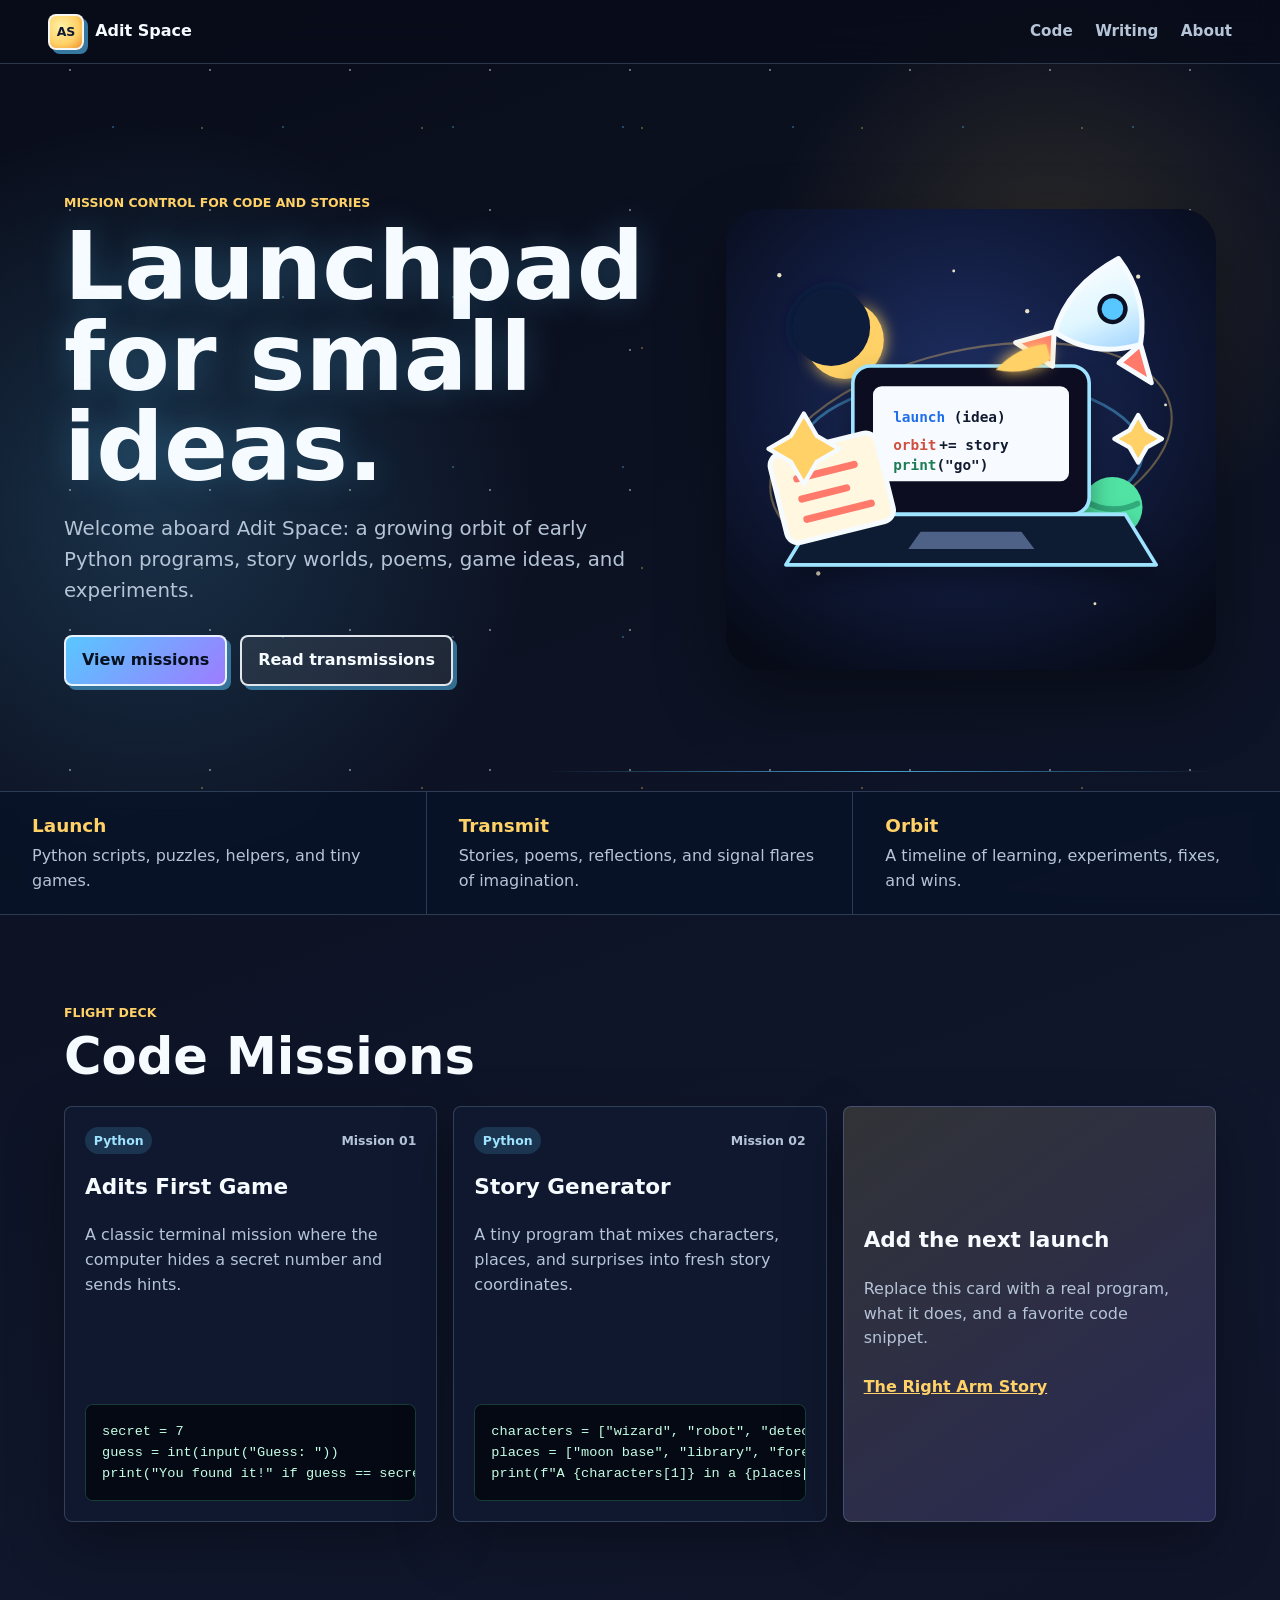
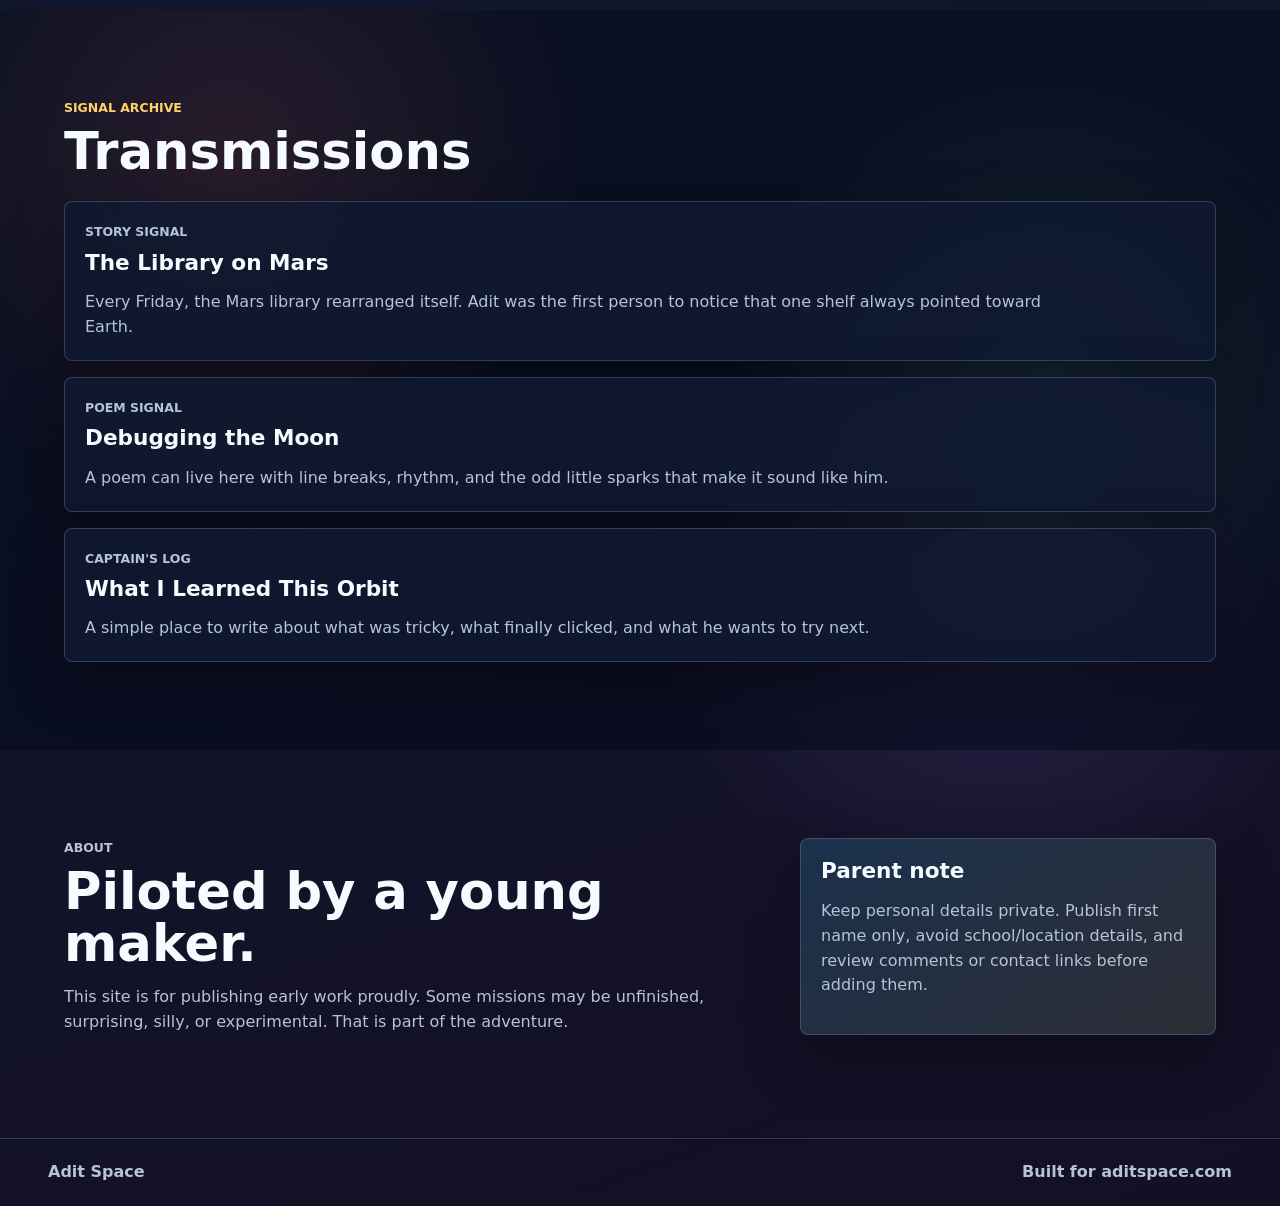
==== index.html @ b08be007 "publish" ====
<!doctype html>
<html lang="en">
  <head>
    <meta charset="utf-8">
    <meta name="viewport" content="width=device-width, initial-scale=1">
    <meta name="description" content="Adit's space-themed launchpad for Python projects, stories, poems, and experiments.">
    <title>Adit Space</title>
    <link rel="stylesheet" href="styles.css">
  </head>
  <body>
    <header class="site-header">
      <a class="brand" href="#top" aria-label="Adit Space home">
        <span class="brand-mark">AS</span>
        <span>Adit Space</span>
      </a>
      <nav class="nav" aria-label="Main navigation">
        <a href="#code">Code</a>
        <a href="#writing">Writing</a>
        <a href="#about">About</a>
      </nav>
    </header>

    <main id="top">
      <section class="hero" aria-labelledby="hero-title">
        <div class="hero-copy">
          <p class="eyebrow">Mission control for code and stories</p>
          <h1 id="hero-title">Launchpad for small ideas.</h1>
          <p>
            Welcome aboard Adit Space: a growing orbit of early Python programs, story worlds,
            poems, game ideas, and experiments.
          </p>
          <div class="hero-actions">
            <a class="button primary" href="#code">View missions</a>
            <a class="button secondary" href="#writing">Read transmissions</a>
          </div>
        </div>
        <div class="hero-art" aria-label="Illustration of a space-themed coding launchpad">
          <img src="assets/adit-space-hero.svg" alt="">
        </div>
      </section>

      <section class="intro-strip" aria-label="What lives here">
        <div>
          <strong>Launch</strong>
          <span>Python scripts, puzzles, helpers, and tiny games.</span>
        </div>
        <div>
          <strong>Transmit</strong>
          <span>Stories, poems, reflections, and signal flares of imagination.</span>
        </div>
        <div>
          <strong>Orbit</strong>
          <span>A timeline of learning, experiments, fixes, and wins.</span>
        </div>
      </section>

      <section class="section" id="code" aria-labelledby="code-title">
        <div class="section-heading">
          <p class="eyebrow">Flight deck</p>
          <h2 id="code-title">Code Missions</h2>
        </div>
        <div class="project-grid">
          <article class="card">
            <div class="card-topline">
              <span class="tag">Python</span>
              <span class="date">Mission 01</span>
            </div>
            <h3>Adits First Game</h3>
            <p>A classic terminal mission where the computer hides a secret number and sends hints.</p>
            <pre><code>secret = 7
guess = int(input("Guess: "))
print("You found it!" if guess == secret else "Try again")</code></pre>
          </article>

          <article class="card">
            <div class="card-topline">
              <span class="tag">Python</span>
              <span class="date">Mission 02</span>
            </div>
            <h3>Story Generator</h3>
            <p>A tiny program that mixes characters, places, and surprises into fresh story coordinates.</p>
            <pre><code>characters = ["wizard", "robot", "detective"]
places = ["moon base", "library", "forest"]
print(f"A {characters[1]} in a {places[0]}")</code></pre>
          </article>

          <article class="card add-card">
            <h3>Add the next launch</h3>
            <p>Replace this card with a real program, what it does, and a favorite code snippet.</p>
            <a href="TheRightArm.html">The Right Arm Story</a>
          </article>
        </div>
      </section>

      <section class="section writing-band" id="writing" aria-labelledby="writing-title">
        <div class="section-heading">
          <p class="eyebrow">Signal archive</p>
          <h2 id="writing-title">Transmissions</h2>
        </div>
        <div class="writing-list">
          <article class="writing-piece">
            <p class="piece-type">Story signal</p>
            <h3>The Library on Mars</h3>
            <p>
              Every Friday, the Mars library rearranged itself. Adit was the first person to
              notice that one shelf always pointed toward Earth.
            </p>
          </article>
          <article class="writing-piece">
            <p class="piece-type">Poem signal</p>
            <h3>Debugging the Moon</h3>
            <p>
              A poem can live here with line breaks, rhythm, and the odd little sparks that
              make it sound like him.
            </p>
          </article>
          <article class="writing-piece">
            <p class="piece-type">Captain's log</p>
            <h3>What I Learned This Orbit</h3>
            <p>
              A simple place to write about what was tricky, what finally clicked, and what
              he wants to try next.
            </p>
          </article>
        </div>
      </section>

      <section class="section about" id="about" aria-labelledby="about-title">
        <div class="about-copy">
          <p class="eyebrow">About</p>
          <h2 id="about-title">Piloted by a young maker.</h2>
          <p>
            This site is for publishing early work proudly. Some missions may be unfinished,
            surprising, silly, or experimental. That is part of the adventure.
          </p>
        </div>
        <div class="note">
          <h3>Parent note</h3>
          <p>
            Keep personal details private. Publish first name only, avoid school/location
            details, and review comments or contact links before adding them.
          </p>
        </div>
      </section>
    </main>

    <footer class="site-footer">
      <span>Adit Space</span>
      <span>Built for aditspace.com</span>
    </footer>
  </body>
</html>
---- styles.css ----
:root {
  color-scheme: dark;
  --ink: #f6fbff;
  --muted: #b5c4d6;
  --paper: #090d1a;
  --panel: rgba(17, 26, 48, 0.88);
  --line: rgba(156, 190, 229, 0.24);
  --blue: #58c7ff;
  --green: #50e3a4;
  --coral: #ff7a6b;
  --gold: #ffd166;
  --violet: #9d7cff;
  --shadow: 0 22px 58px rgba(0, 0, 0, 0.32);
}

* {
  box-sizing: border-box;
}

html {
  scroll-behavior: smooth;
}

body {
  margin: 0;
  background:
    radial-gradient(circle at 12% 18%, rgba(88, 199, 255, 0.18), transparent 24rem),
    radial-gradient(circle at 82% 10%, rgba(255, 209, 102, 0.14), transparent 18rem),
    radial-gradient(circle at 78% 78%, rgba(157, 124, 255, 0.16), transparent 22rem),
    linear-gradient(160deg, #090d1a 0%, #10172c 50%, #140f25 100%);
  color: var(--ink);
  font-family: Inter, ui-sans-serif, system-ui, -apple-system, BlinkMacSystemFont, "Segoe UI", sans-serif;
  line-height: 1.55;
}

body::before {
  position: fixed;
  inset: 0;
  z-index: -1;
  pointer-events: none;
  content: "";
  background-image:
    radial-gradient(circle, rgba(255, 255, 255, 0.92) 0 1px, transparent 1.4px),
    radial-gradient(circle, rgba(88, 199, 255, 0.75) 0 1px, transparent 1.4px),
    radial-gradient(circle, rgba(255, 209, 102, 0.72) 0 1px, transparent 1.4px);
  background-position: 0 0, 28px 42px, 92px 18px;
  background-size: 140px 140px, 170px 170px, 220px 220px;
  opacity: 0.42;
}

a {
  color: inherit;
}

.site-header {
  position: sticky;
  top: 0;
  z-index: 10;
  display: flex;
  align-items: center;
  justify-content: space-between;
  gap: 1rem;
  padding: 0.85rem clamp(1rem, 4vw, 3rem);
  background: rgba(9, 13, 26, 0.82);
  border-bottom: 1px solid var(--line);
  backdrop-filter: blur(14px);
}

.brand {
  display: inline-flex;
  align-items: center;
  gap: 0.7rem;
  font-weight: 800;
  text-decoration: none;
}

.brand-mark {
  display: grid;
  width: 2.25rem;
  height: 2.25rem;
  place-items: center;
  border: 2px solid rgba(246, 251, 255, 0.92);
  border-radius: 8px;
  background: radial-gradient(circle at 35% 35%, #fff2a8, var(--gold) 58%, #ef8f2f);
  color: #111a30;
  box-shadow: 4px 4px 0 rgba(88, 199, 255, 0.58);
  font-size: 0.78rem;
}

.nav {
  display: flex;
  gap: clamp(0.7rem, 2vw, 1.4rem);
  font-size: 0.95rem;
  font-weight: 700;
}

.nav a {
  color: var(--muted);
  text-decoration: none;
}

.nav a:hover {
  color: var(--gold);
}

.hero {
  position: relative;
  display: grid;
  grid-template-columns: minmax(0, 1fr) minmax(18rem, 0.82fr);
  align-items: center;
  gap: clamp(2rem, 5vw, 5rem);
  min-height: calc(88vh - 4.1rem);
  padding: clamp(1.7rem, 4vw, 4rem) clamp(1rem, 5vw, 5rem) 1.7rem;
}

.hero::after {
  position: absolute;
  right: clamp(1rem, 5vw, 5rem);
  bottom: 1.15rem;
  width: min(42rem, 78vw);
  height: 1px;
  content: "";
  background: linear-gradient(90deg, transparent, rgba(88, 199, 255, 0.8), transparent);
}

.hero-copy {
  max-width: 43rem;
}

.eyebrow,
.piece-type {
  margin: 0 0 0.55rem;
  color: var(--gold);
  font-size: 0.78rem;
  font-weight: 900;
  letter-spacing: 0;
  text-transform: uppercase;
}

h1,
h2,
h3,
p {
  overflow-wrap: anywhere;
}

h1 {
  margin: 0;
  max-width: 12ch;
  font-size: clamp(3rem, 8vw, 5.9rem);
  line-height: 0.96;
  letter-spacing: 0;
  text-shadow: 0 0 34px rgba(88, 199, 255, 0.24);
}

.hero p:not(.eyebrow) {
  max-width: 38rem;
  margin: 1.35rem 0 0;
  color: var(--muted);
  font-size: clamp(1.05rem, 2vw, 1.24rem);
}

.hero-actions {
  display: flex;
  flex-wrap: wrap;
  gap: 0.8rem;
  margin-top: 1.8rem;
}

.button {
  display: inline-flex;
  min-height: 2.8rem;
  align-items: center;
  justify-content: center;
  border: 2px solid rgba(246, 251, 255, 0.9);
  border-radius: 8px;
  padding: 0.68rem 1rem;
  font-weight: 850;
  text-decoration: none;
  box-shadow: 4px 4px 0 rgba(88, 199, 255, 0.5);
}

.button.primary {
  background: linear-gradient(135deg, var(--blue), var(--violet));
  color: #06101f;
}

.button.secondary {
  background: rgba(246, 251, 255, 0.08);
  color: var(--ink);
}

.hero-art {
  position: relative;
  display: grid;
  min-height: 23rem;
  place-items: center;
}

.hero-art img {
  width: min(100%, 34rem);
  height: auto;
  filter: drop-shadow(0 28px 34px rgba(0, 0, 0, 0.38));
}

.intro-strip {
  display: grid;
  grid-template-columns: repeat(3, 1fr);
  border-block: 1px solid var(--line);
  background: rgba(8, 19, 39, 0.72);
  backdrop-filter: blur(10px);
}

.intro-strip div {
  display: grid;
  gap: 0.25rem;
  min-height: 7rem;
  padding: 1.25rem clamp(1rem, 3vw, 2rem);
  border-right: 1px solid var(--line);
}

.intro-strip div:last-child {
  border-right: 0;
}

.intro-strip strong {
  font-size: 1.15rem;
  color: var(--gold);
}

.intro-strip span {
  color: var(--muted);
}

.section {
  padding: clamp(3rem, 7vw, 5.5rem) clamp(1rem, 5vw, 5rem);
}

.section-heading {
  max-width: 50rem;
  margin-bottom: 1.5rem;
}

h2 {
  margin: 0;
  font-size: clamp(2rem, 4vw, 3.4rem);
  line-height: 1;
}

.project-grid {
  display: grid;
  grid-template-columns: repeat(3, minmax(0, 1fr));
  gap: 1rem;
}

.card,
.writing-piece,
.note {
  border: 1px solid var(--line);
  border-radius: 8px;
  background: var(--panel);
  box-shadow: var(--shadow);
  backdrop-filter: blur(12px);
}

.card {
  display: flex;
  min-height: 26rem;
  flex-direction: column;
  padding: 1.25rem;
}

.card-topline {
  display: flex;
  align-items: center;
  justify-content: space-between;
  gap: 1rem;
  margin-bottom: 1.3rem;
}

.tag,
.date {
  font-size: 0.78rem;
  font-weight: 850;
}

.tag {
  border-radius: 999px;
  padding: 0.24rem 0.55rem;
  background: rgba(88, 199, 255, 0.16);
  color: #9ee3ff;
}

.date {
  color: var(--muted);
}

h3 {
  margin: 0 0 0.55rem;
  font-size: 1.35rem;
  line-height: 1.1;
}

.card p,
.writing-piece p,
.note p,
.about-copy p {
  color: var(--muted);
}

pre {
  width: 100%;
  margin: auto 0 0;
  overflow-x: auto;
  border-radius: 8px;
  padding: 1rem;
  border: 1px solid rgba(80, 227, 164, 0.24);
  background: #050914;
  color: #c5ffe6;
  font-size: 0.85rem;
}

code {
  font-family: "SFMono-Regular", Consolas, "Liberation Mono", monospace;
}

.add-card {
  justify-content: center;
  background:
    linear-gradient(145deg, rgba(255, 209, 102, 0.14), rgba(157, 124, 255, 0.18)),
    var(--panel);
}

.add-card a {
  width: fit-content;
  margin-top: 0.5rem;
  color: var(--gold);
  font-weight: 850;
}

.writing-band {
  background:
    radial-gradient(circle at 18% 20%, rgba(255, 122, 107, 0.12), transparent 22rem),
    radial-gradient(circle at 82% 50%, rgba(80, 227, 164, 0.1), transparent 20rem),
    rgba(6, 12, 28, 0.56);
}

.writing-list {
  display: grid;
  gap: 1rem;
}

.writing-piece {
  padding: 1.25rem;
}

.writing-piece p:last-child {
  max-width: 62rem;
  margin-bottom: 0;
}

.about {
  display: grid;
  grid-template-columns: minmax(0, 1fr) minmax(17rem, 26rem);
  gap: 1.5rem;
  align-items: start;
}

.about-copy {
  max-width: 50rem;
}

.note {
  padding: 1.25rem;
  background:
    linear-gradient(145deg, rgba(88, 199, 255, 0.14), rgba(255, 209, 102, 0.12)),
    var(--panel);
}

.site-footer {
  display: flex;
  flex-wrap: wrap;
  justify-content: space-between;
  gap: 0.7rem;
  padding: 1.3rem clamp(1rem, 4vw, 3rem);
  border-top: 1px solid var(--line);
  color: var(--muted);
  font-weight: 700;
}

@media (max-width: 900px) {
  .hero,
  .about {
    grid-template-columns: 1fr;
  }

  .hero {
    gap: 1rem;
    min-height: auto;
    padding-top: 1.6rem;
  }

  .hero-art {
    min-height: 13rem;
  }

  .hero-art img {
    width: min(74%, 20rem);
  }

  .project-grid,
  .intro-strip {
    grid-template-columns: 1fr;
  }

  .intro-strip div {
    border-right: 0;
    border-bottom: 1px solid var(--line);
  }

  .intro-strip div:last-child {
    border-bottom: 0;
  }
}

@media (max-width: 560px) {
  .site-header {
    align-items: flex-start;
    flex-direction: column;
  }

  .nav {
    width: 100%;
    justify-content: space-between;
  }

  h1 {
    font-size: clamp(2.65rem, 15vw, 4rem);
  }

  .hero p:not(.eyebrow) {
    margin-top: 1rem;
    font-size: 1rem;
  }

  .hero-actions {
    margin-top: 1.25rem;
  }

  .button {
    width: 100%;
  }
}
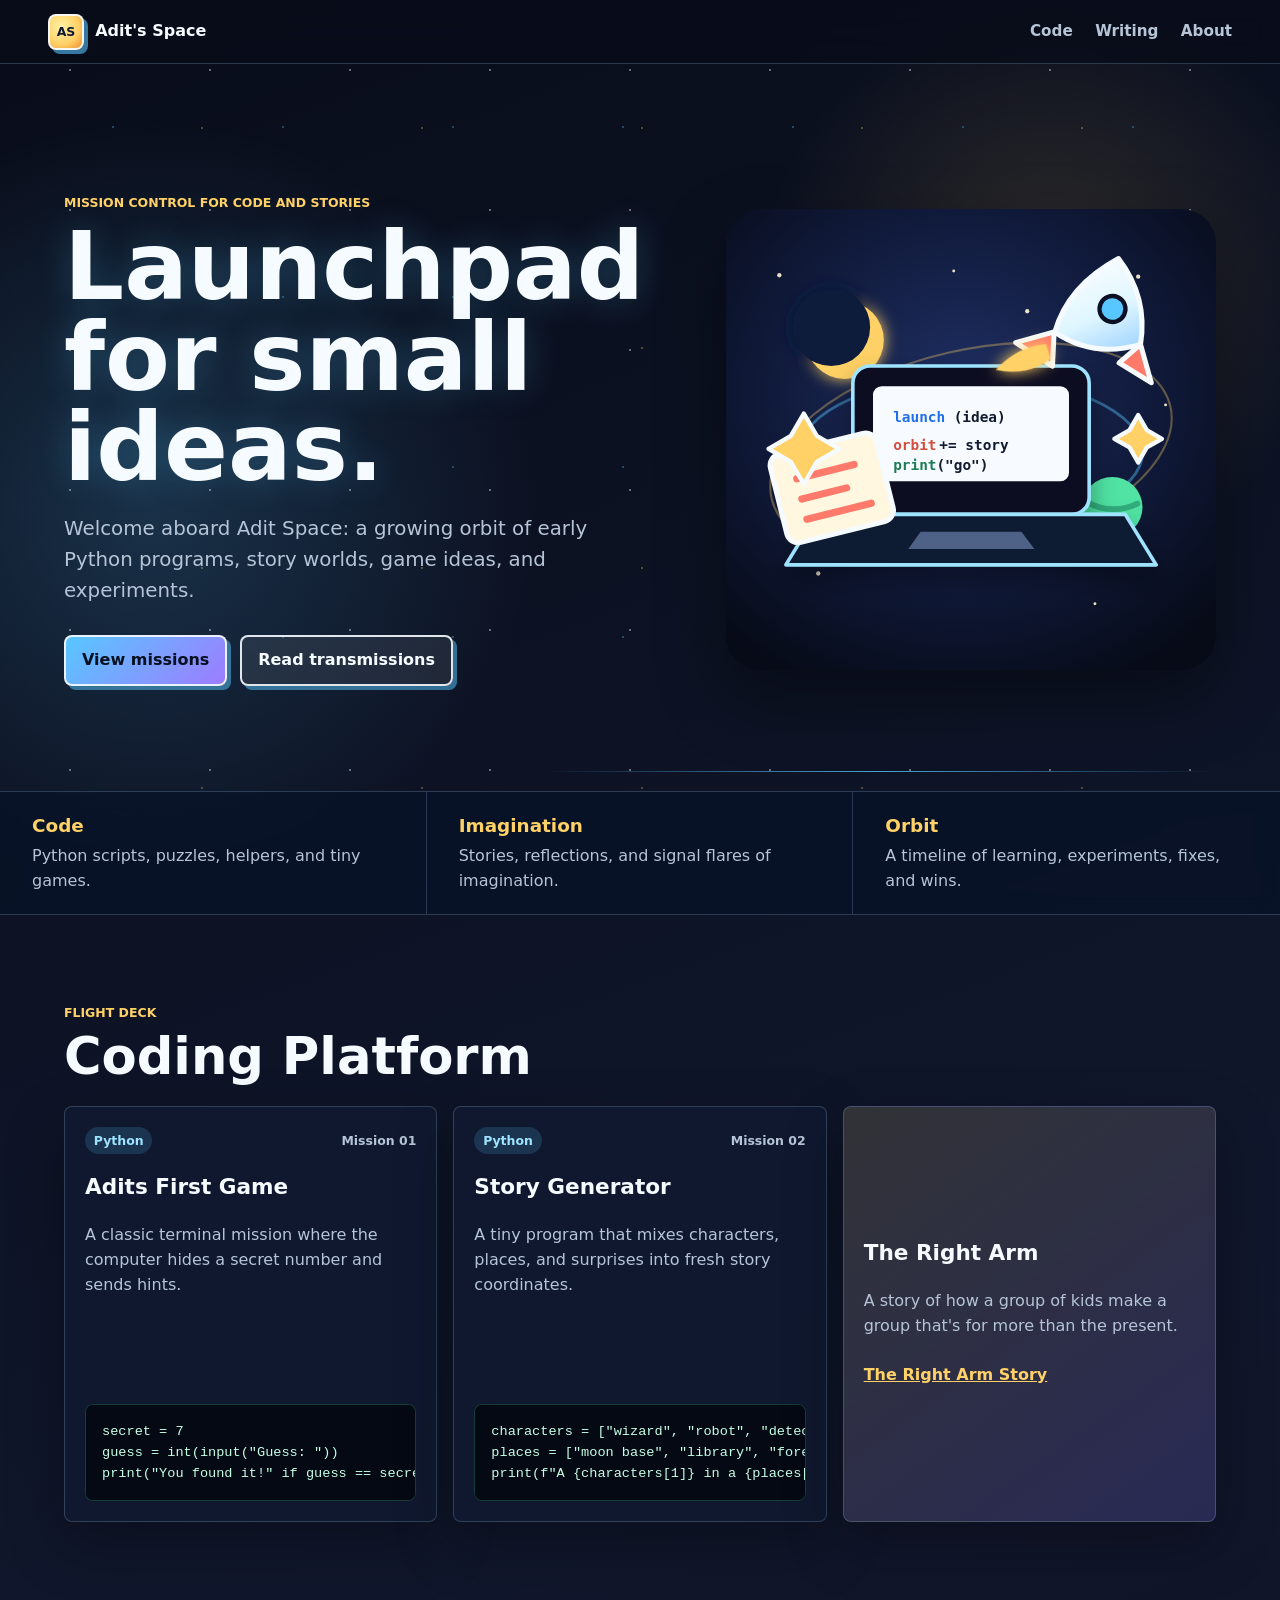
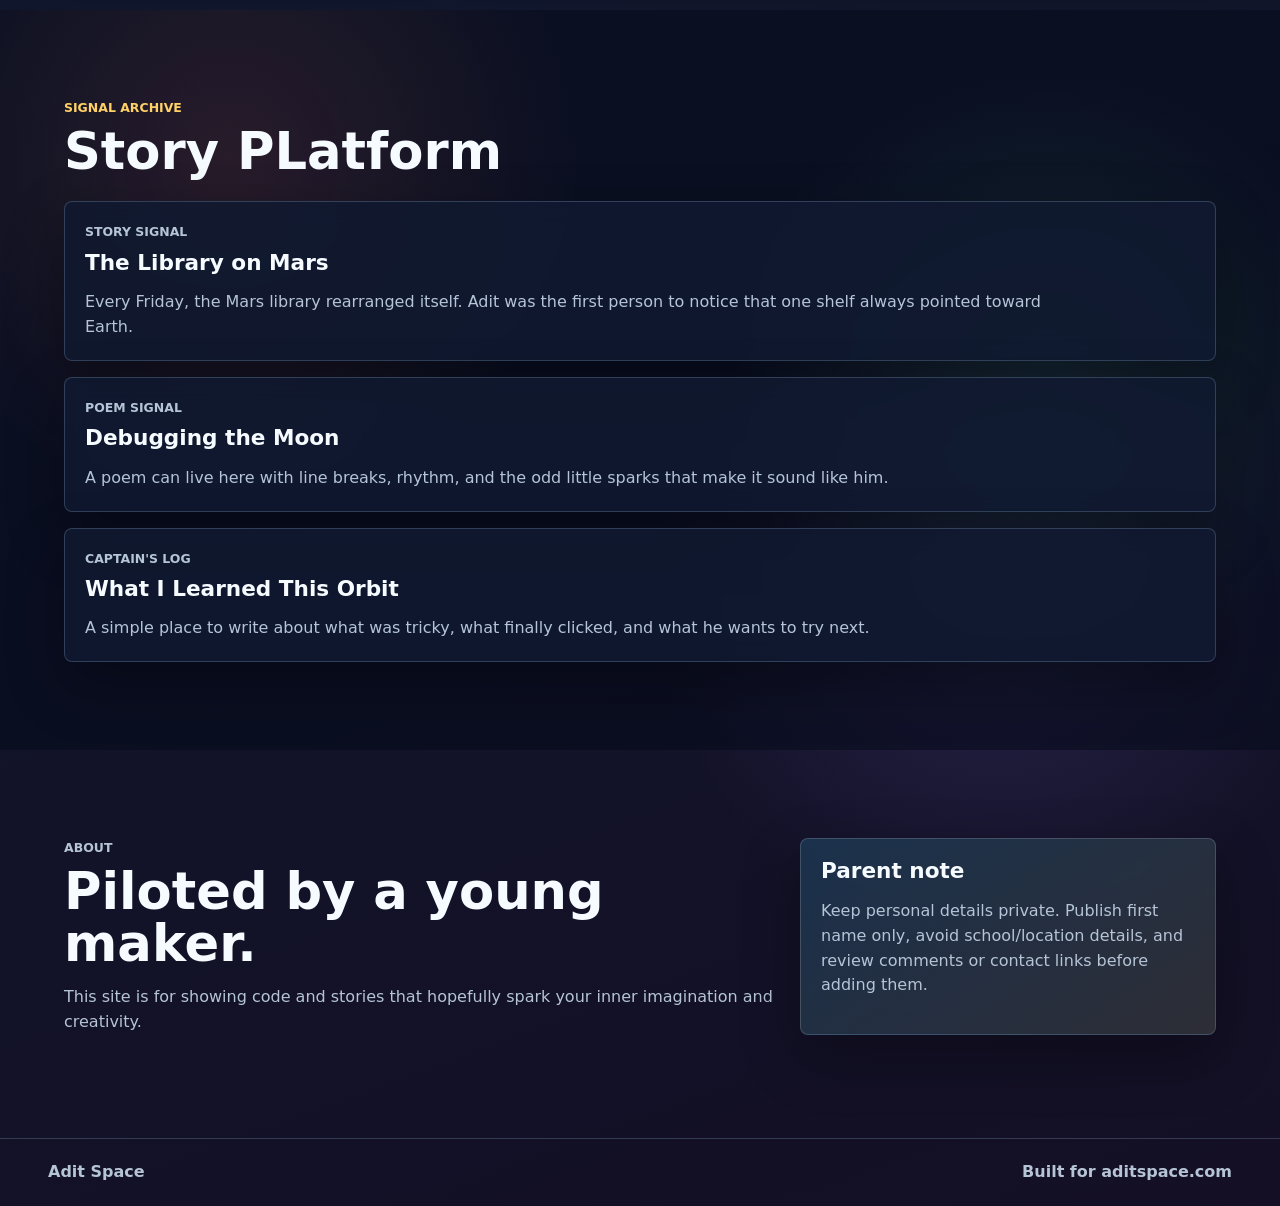
==== commit c6c68d29: "publish" ====
--- a/index.html
+++ b/index.html
@@ -11,7 +11,7 @@
     <header class="site-header">
       <a class="brand" href="#top" aria-label="Adit Space home">
         <span class="brand-mark">AS</span>
-        <span>Adit Space</span>
+        <span>Adit's Space</span>
       </a>
       <nav class="nav" aria-label="Main navigation">
         <a href="#code">Code</a>
@@ -27,7 +27,7 @@
           <h1 id="hero-title">Launchpad for small ideas.</h1>
           <p>
             Welcome aboard Adit Space: a growing orbit of early Python programs, story worlds,
-            poems, game ideas, and experiments.
+            game ideas, and experiments.
           </p>
           <div class="hero-actions">
             <a class="button primary" href="#code">View missions</a>
@@ -41,12 +41,12 @@
 
       <section class="intro-strip" aria-label="What lives here">
         <div>
-          <strong>Launch</strong>
+          <strong>Code</strong>
           <span>Python scripts, puzzles, helpers, and tiny games.</span>
         </div>
         <div>
-          <strong>Transmit</strong>
-          <span>Stories, poems, reflections, and signal flares of imagination.</span>
+          <strong>Imagination</strong>
+          <span>Stories, reflections, and signal flares of imagination.</span>
         </div>
         <div>
           <strong>Orbit</strong>
@@ -57,7 +57,7 @@
       <section class="section" id="code" aria-labelledby="code-title">
         <div class="section-heading">
           <p class="eyebrow">Flight deck</p>
-          <h2 id="code-title">Code Missions</h2>
+          <h2 id="code-title">Coding Platform</h2>
         </div>
         <div class="project-grid">
           <article class="card">
@@ -85,8 +85,8 @@
           </article>
 
           <article class="card add-card">
-            <h3>Add the next launch</h3>
-            <p>Replace this card with a real program, what it does, and a favorite code snippet.</p>
+            <h3>The Right Arm</h3>
+            <p>A story of how a group of kids make a group that's for more than the present.</p>
             <a href="TheRightArm.html">The Right Arm Story</a>
           </article>
         </div>
@@ -95,7 +95,7 @@
       <section class="section writing-band" id="writing" aria-labelledby="writing-title">
         <div class="section-heading">
           <p class="eyebrow">Signal archive</p>
-          <h2 id="writing-title">Transmissions</h2>
+          <h2 id="writing-title">Story PLatform</h2>
         </div>
         <div class="writing-list">
           <article class="writing-piece">
@@ -130,8 +130,8 @@
           <p class="eyebrow">About</p>
           <h2 id="about-title">Piloted by a young maker.</h2>
           <p>
-            This site is for publishing early work proudly. Some missions may be unfinished,
-            surprising, silly, or experimental. That is part of the adventure.
+            This site is for showing code and stories that hopefully spark your 
+            inner imagination and creativity.
           </p>
         </div>
         <div class="note">
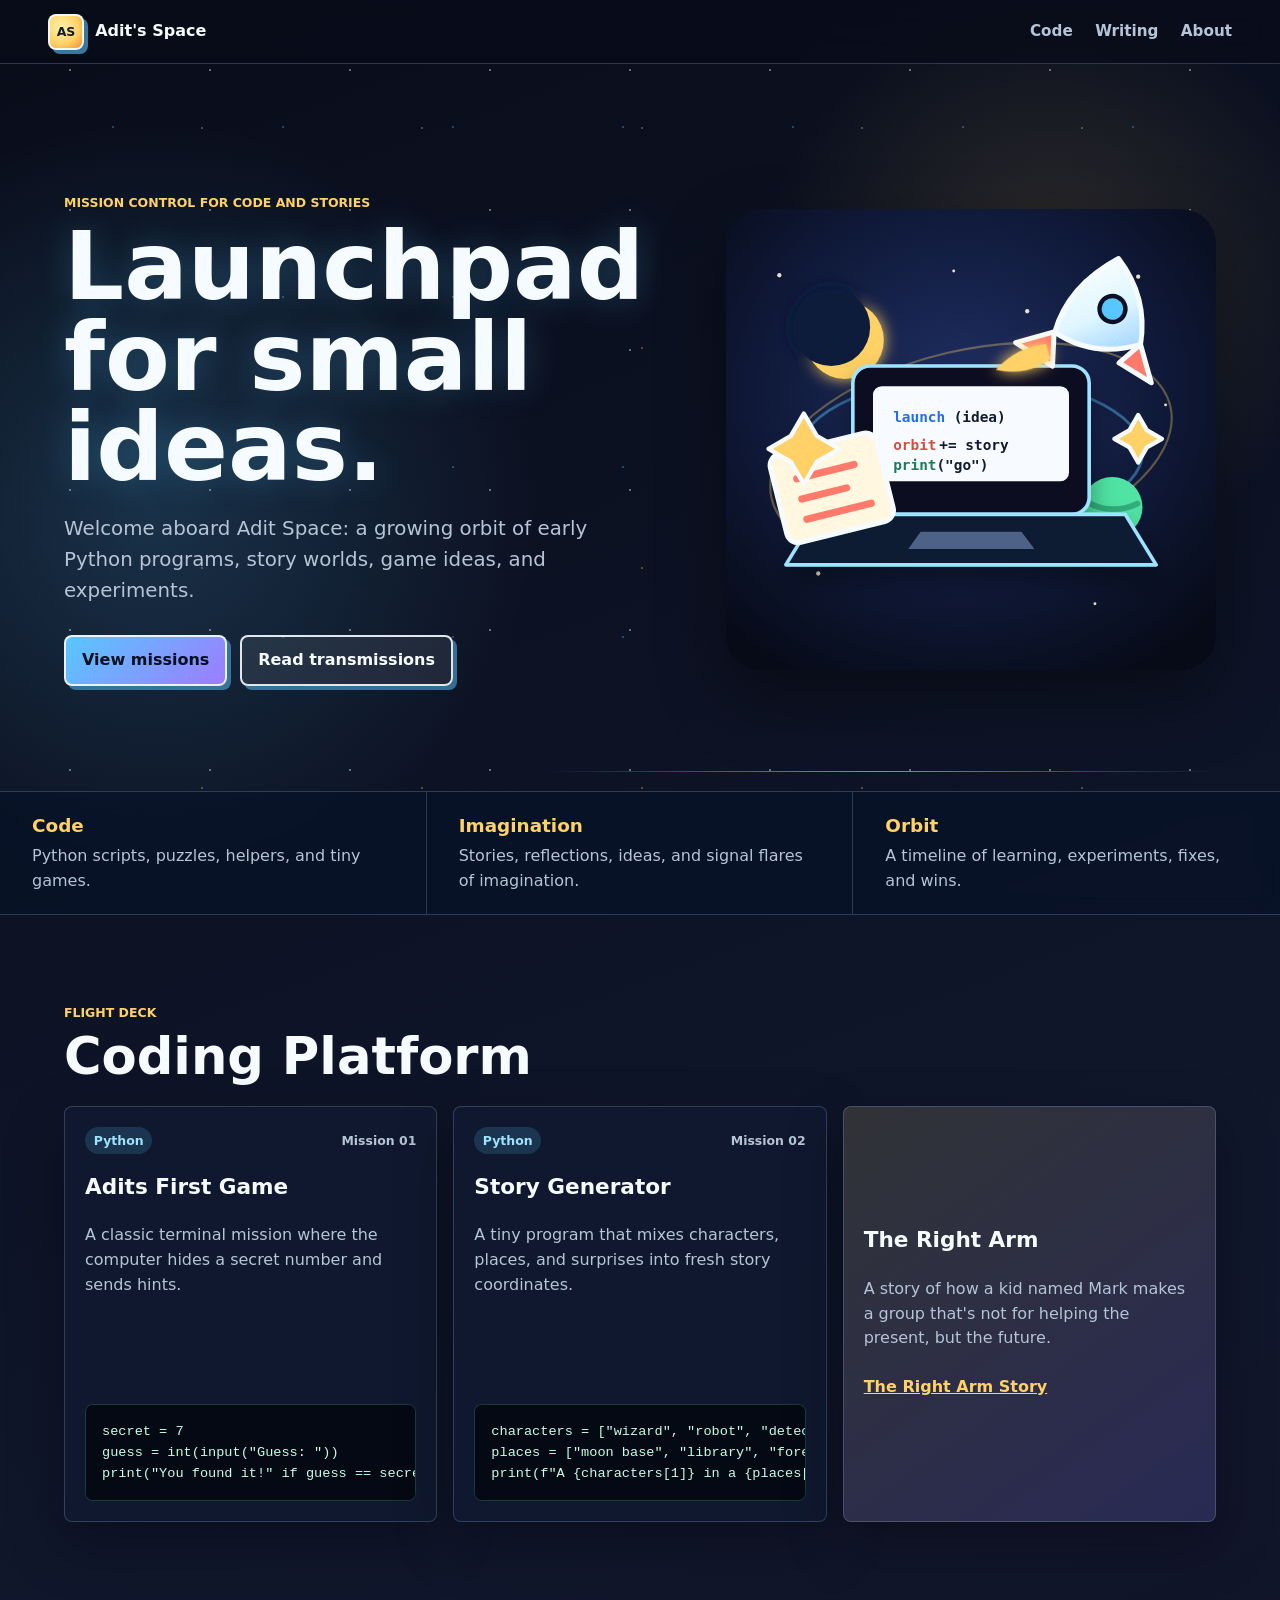
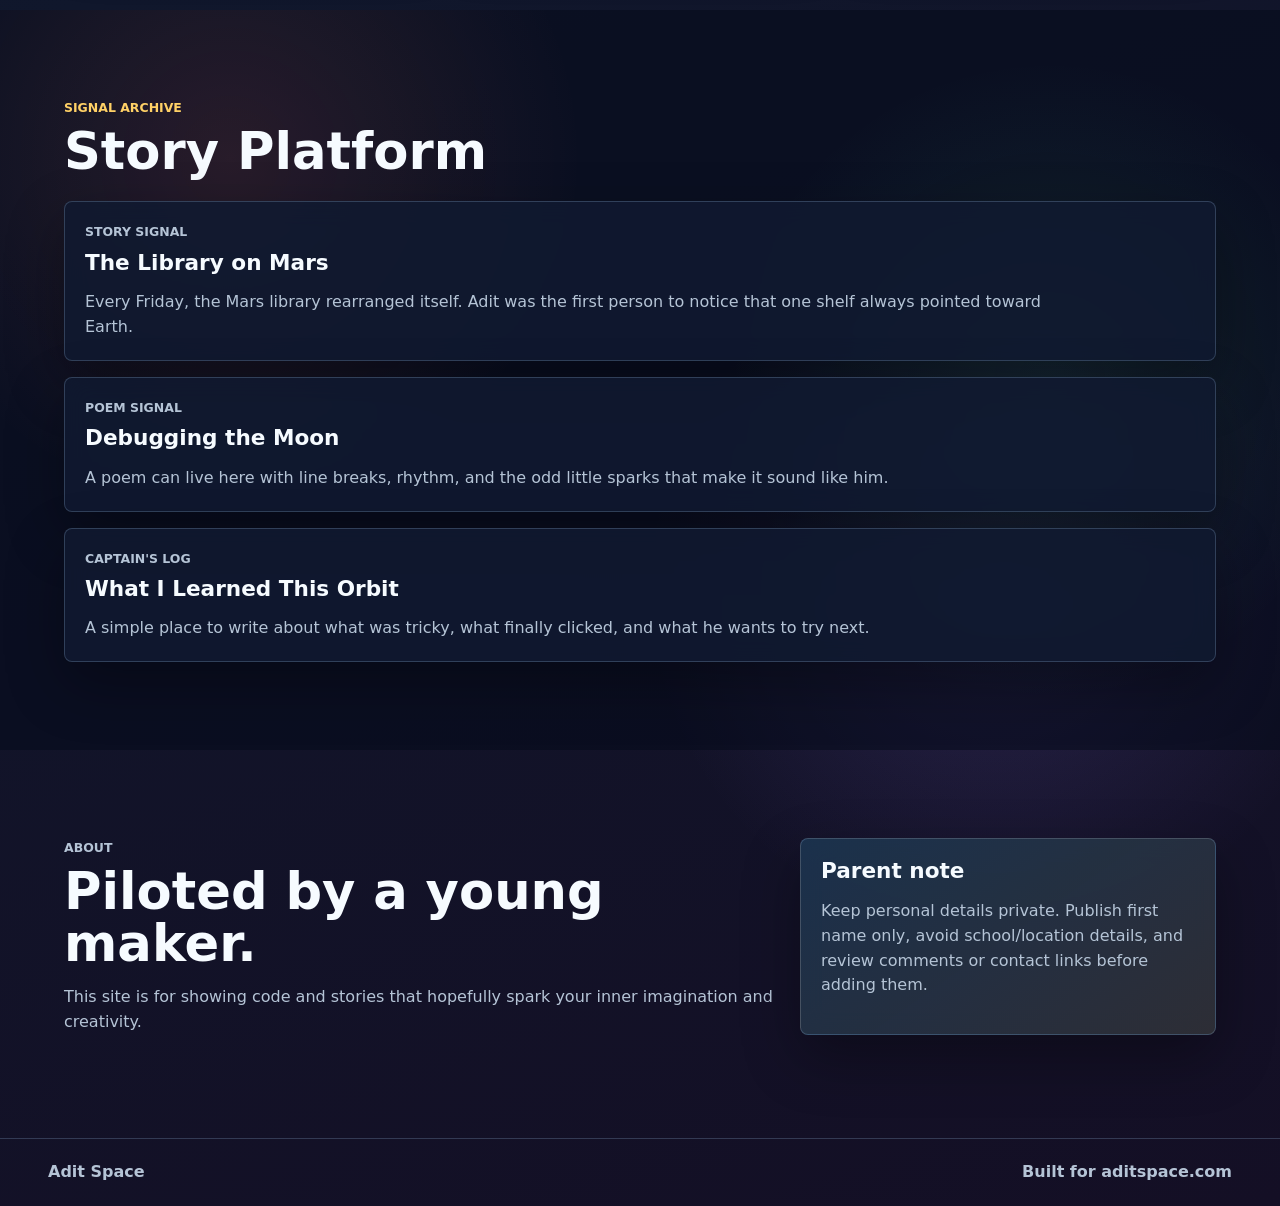
==== commit 8bc5ebcf: "pub" ====
--- a/index.html
+++ b/index.html
@@ -46,7 +46,7 @@
         </div>
         <div>
           <strong>Imagination</strong>
-          <span>Stories, reflections, and signal flares of imagination.</span>
+          <span>Stories, reflections, ideas, and signal flares of imagination.</span>
         </div>
         <div>
           <strong>Orbit</strong>
@@ -86,7 +86,8 @@
 
           <article class="card add-card">
             <h3>The Right Arm</h3>
-            <p>A story of how a group of kids make a group that's for more than the present.</p>
+            <p>A story of how a kid named Mark makes a group that's not for helping the present, 
+              but the future.</p>
             <a href="TheRightArm.html">The Right Arm Story</a>
           </article>
         </div>
@@ -95,7 +96,7 @@
       <section class="section writing-band" id="writing" aria-labelledby="writing-title">
         <div class="section-heading">
           <p class="eyebrow">Signal archive</p>
-          <h2 id="writing-title">Story PLatform</h2>
+          <h2 id="writing-title">Story Platform</h2>
         </div>
         <div class="writing-list">
           <article class="writing-piece">
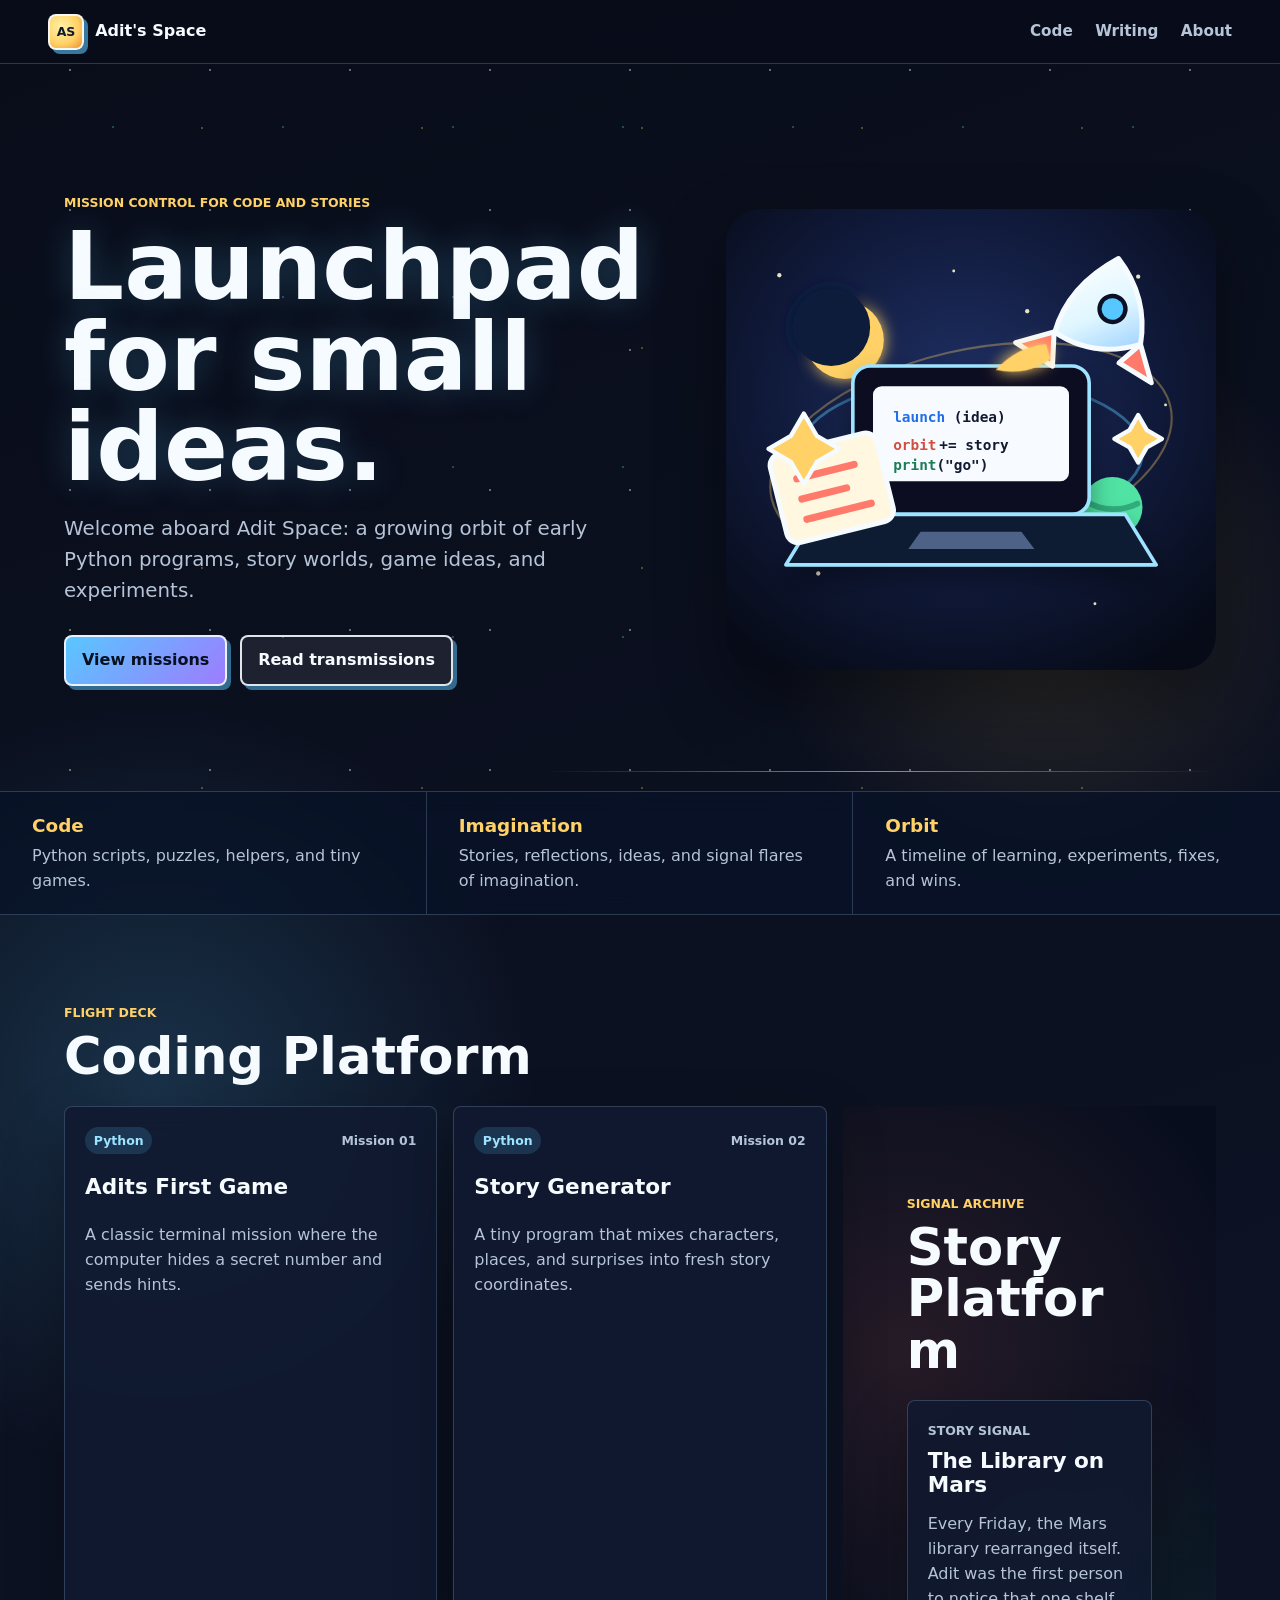
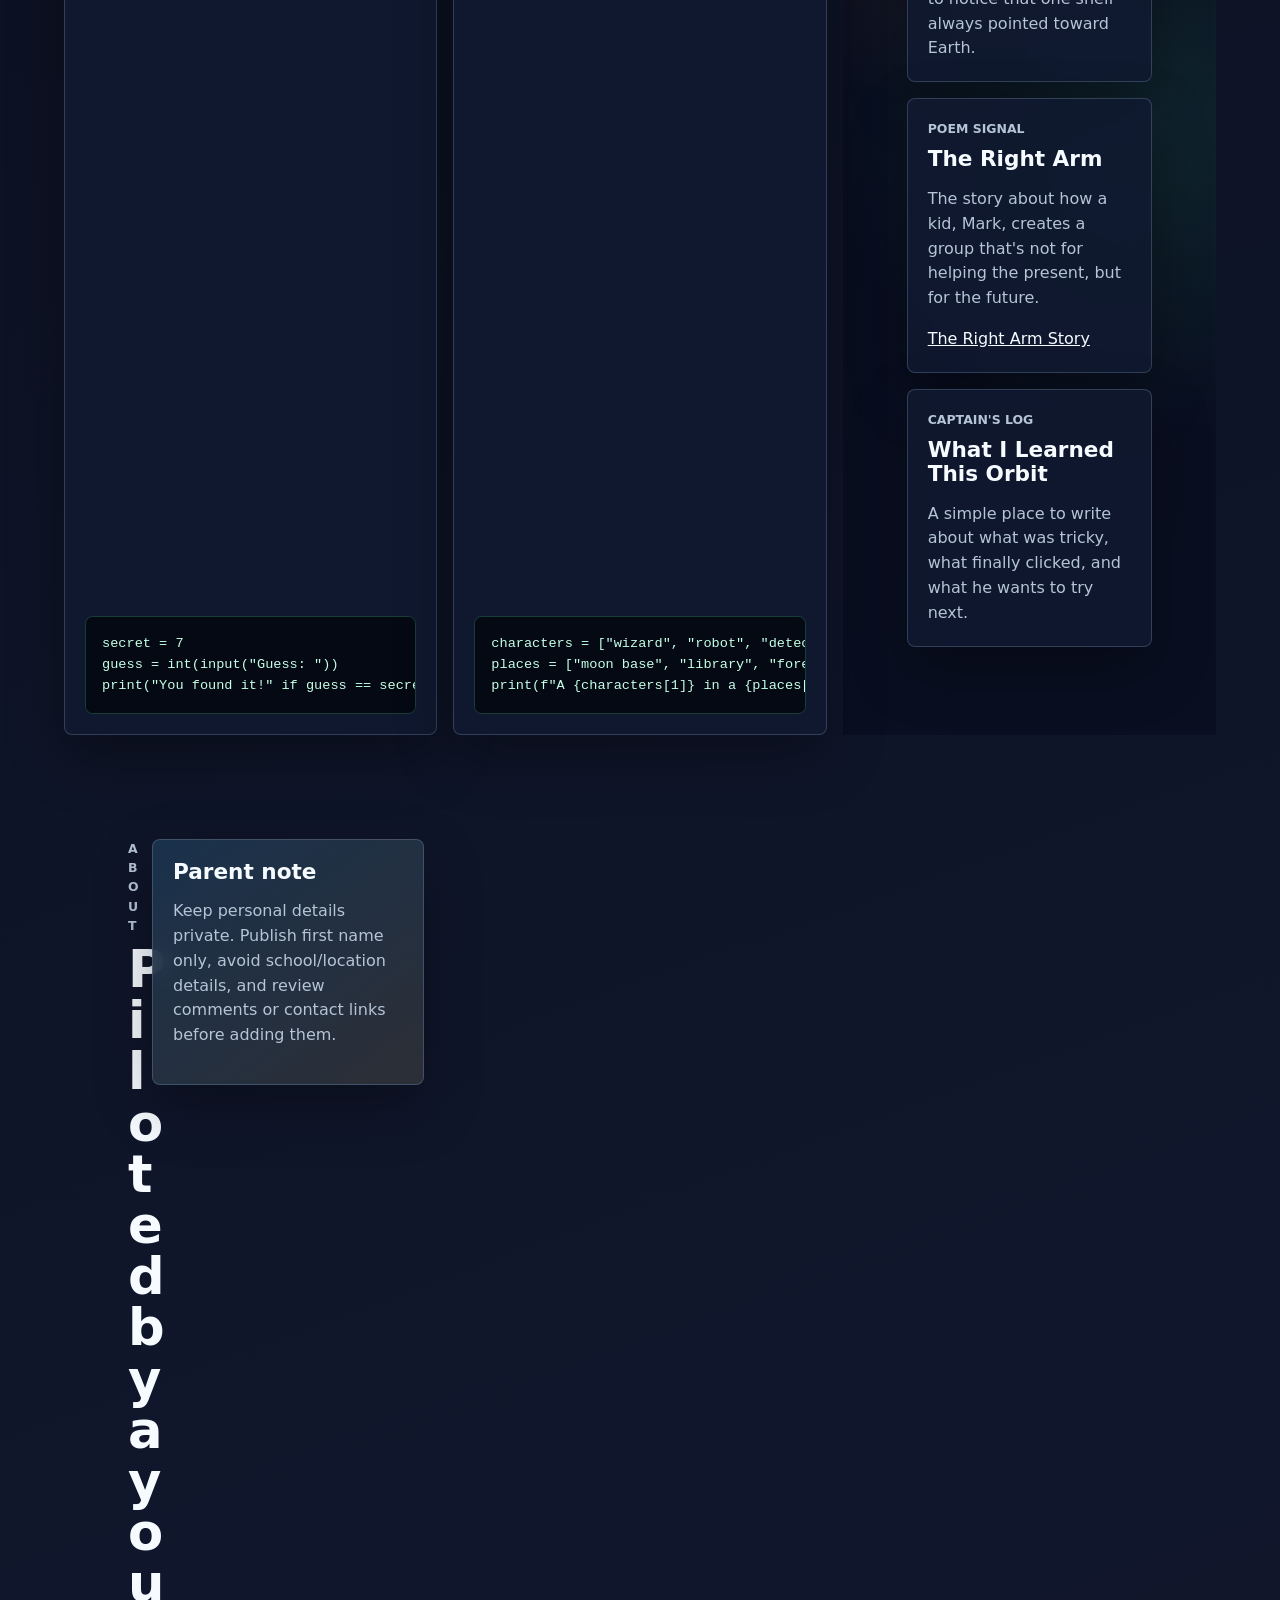
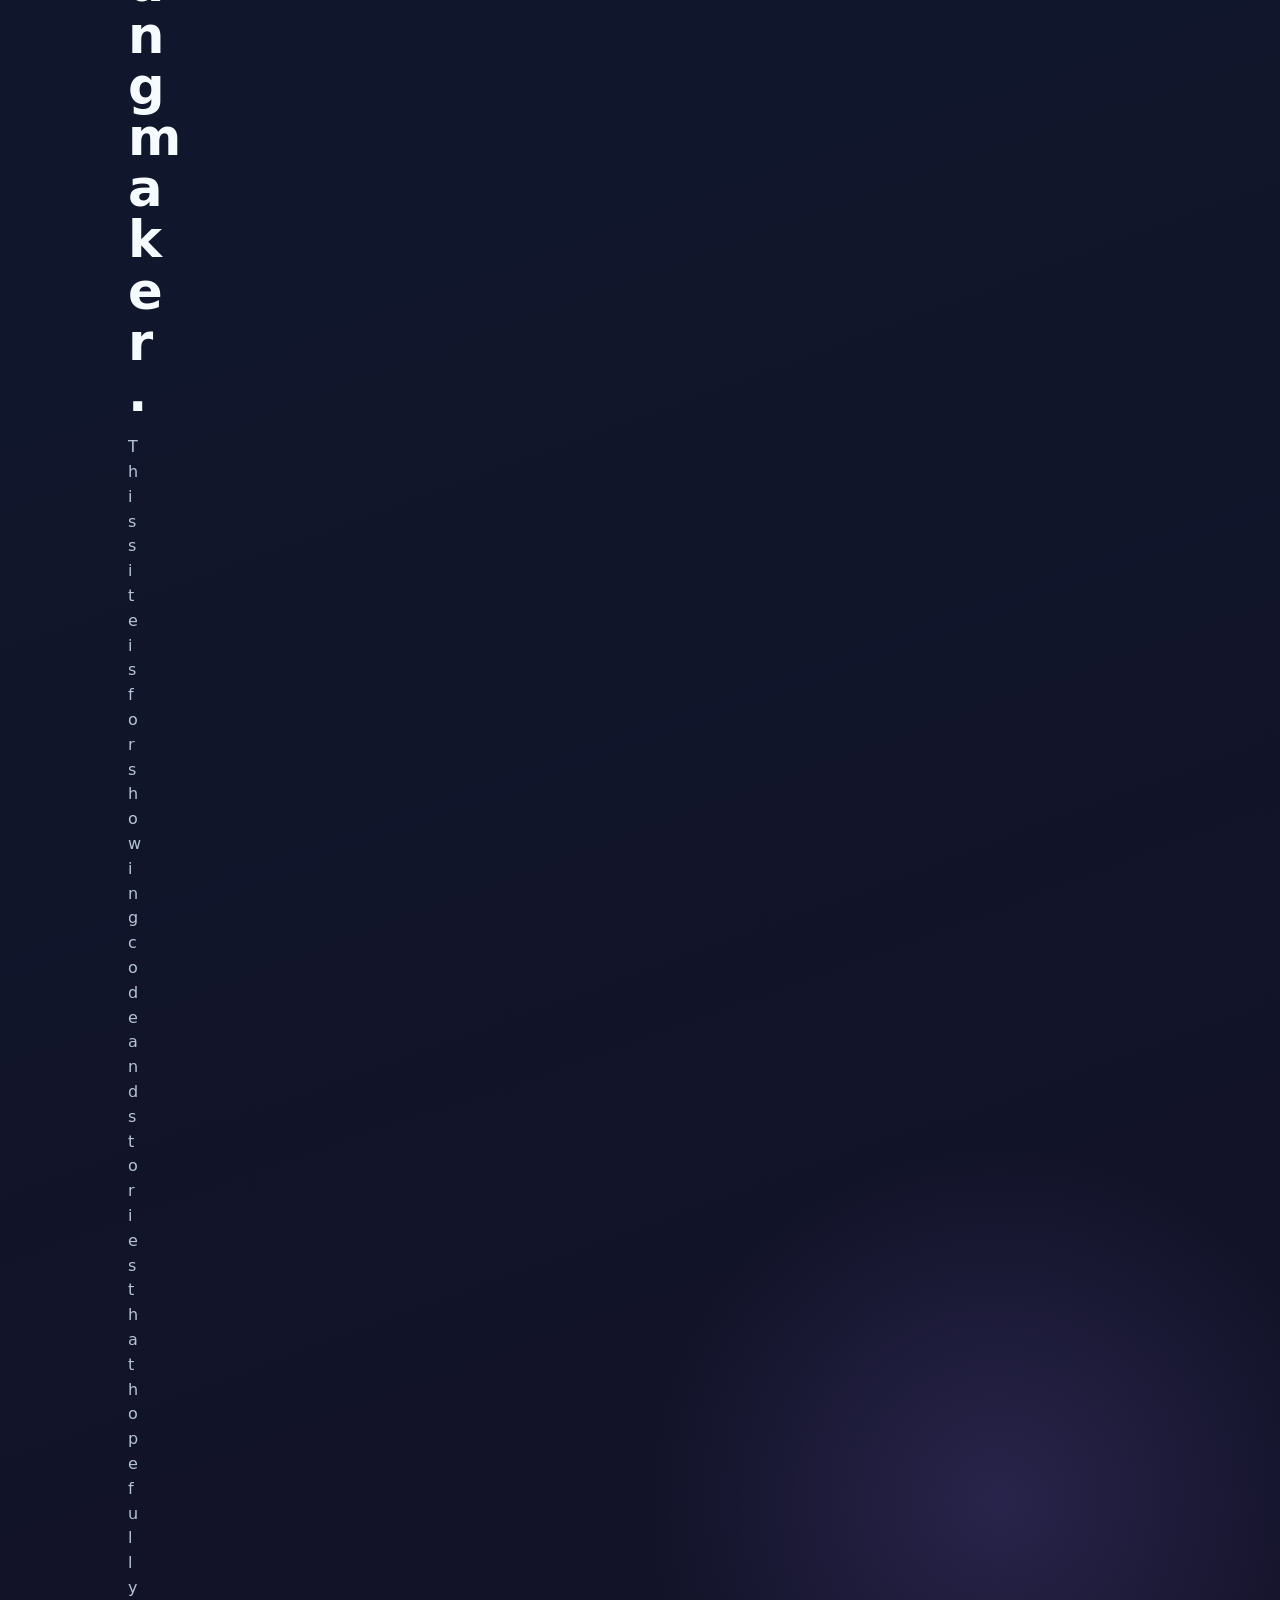
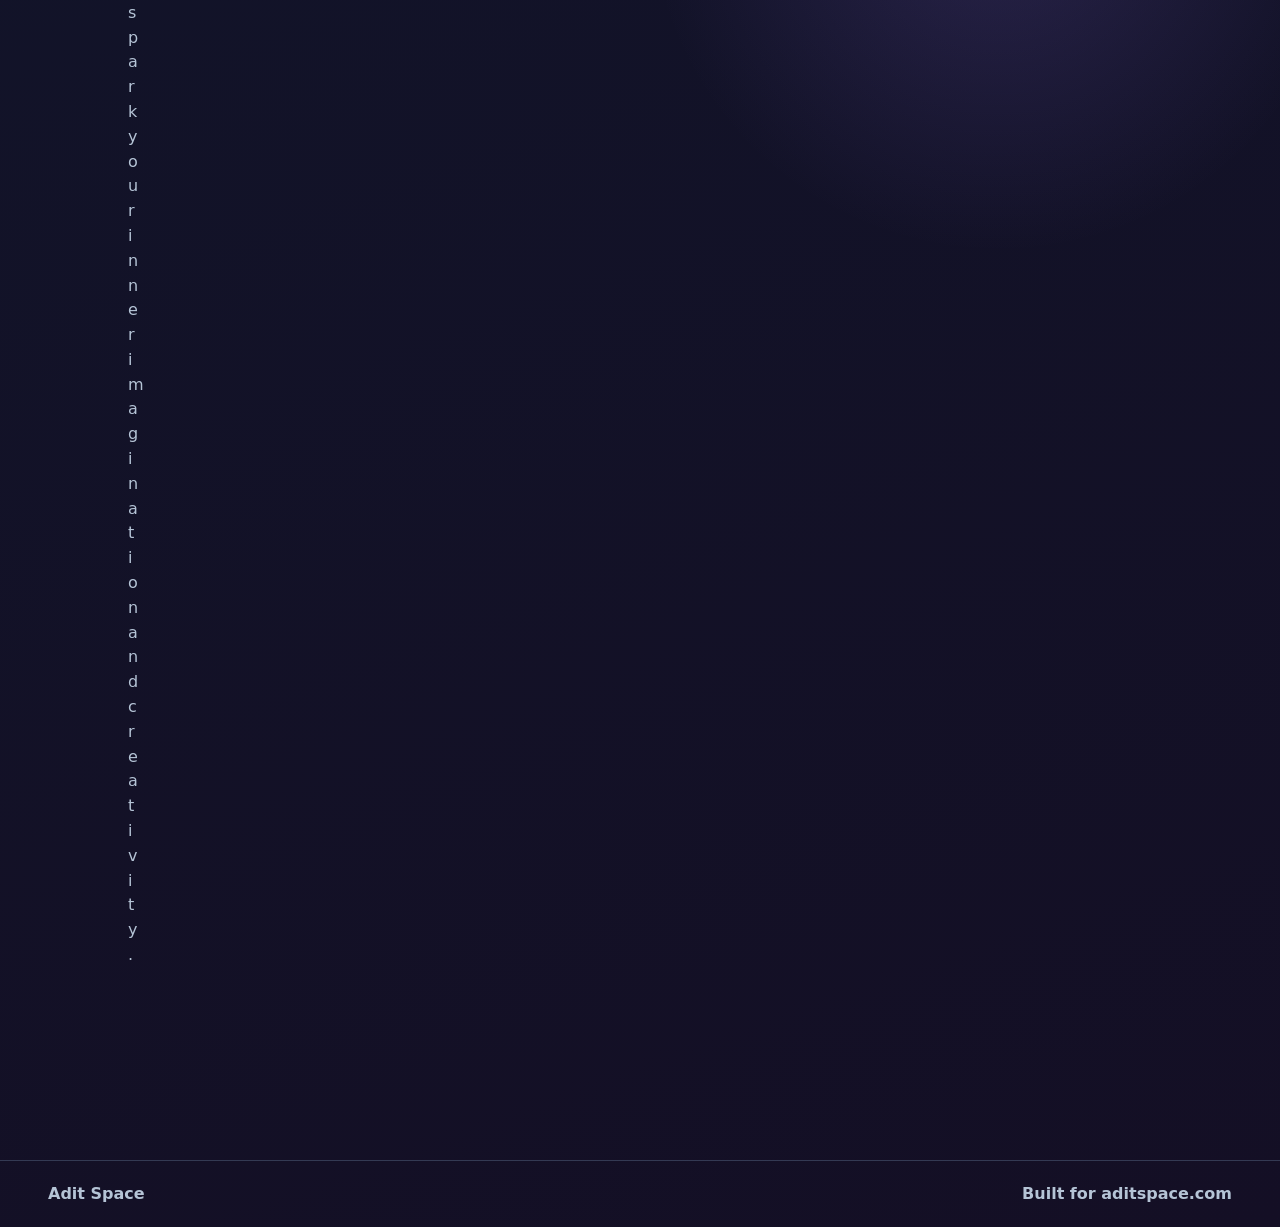
==== commit fddcfa40: "pub" ====
--- a/index.html
+++ b/index.html
@@ -84,14 +84,7 @@
 print(f"A {characters[1]} in a {places[0]}")</code></pre>
           </article>
 
-          <article class="card add-card">
-            <h3>The Right Arm</h3>
-            <p>A story of how a kid named Mark makes a group that's not for helping the present, 
-              but the future.</p>
-            <a href="TheRightArm.html">The Right Arm Story</a>
-          </article>
-        </div>
-      </section>
+          
 
       <section class="section writing-band" id="writing" aria-labelledby="writing-title">
         <div class="section-heading">
@@ -109,11 +102,11 @@
           </article>
           <article class="writing-piece">
             <p class="piece-type">Poem signal</p>
-            <h3>Debugging the Moon</h3>
+            <h3>The Right Arm</h3>
             <p>
-              A poem can live here with line breaks, rhythm, and the odd little sparks that
-              make it sound like him.
+              The story about how a kid, Mark, creates a group that's not for helping the present, but for the future.
             </p>
+            <a href="TheRightArm.html">The Right Arm Story</a>
           </article>
           <article class="writing-piece">
             <p class="piece-type">Captain's log</p>
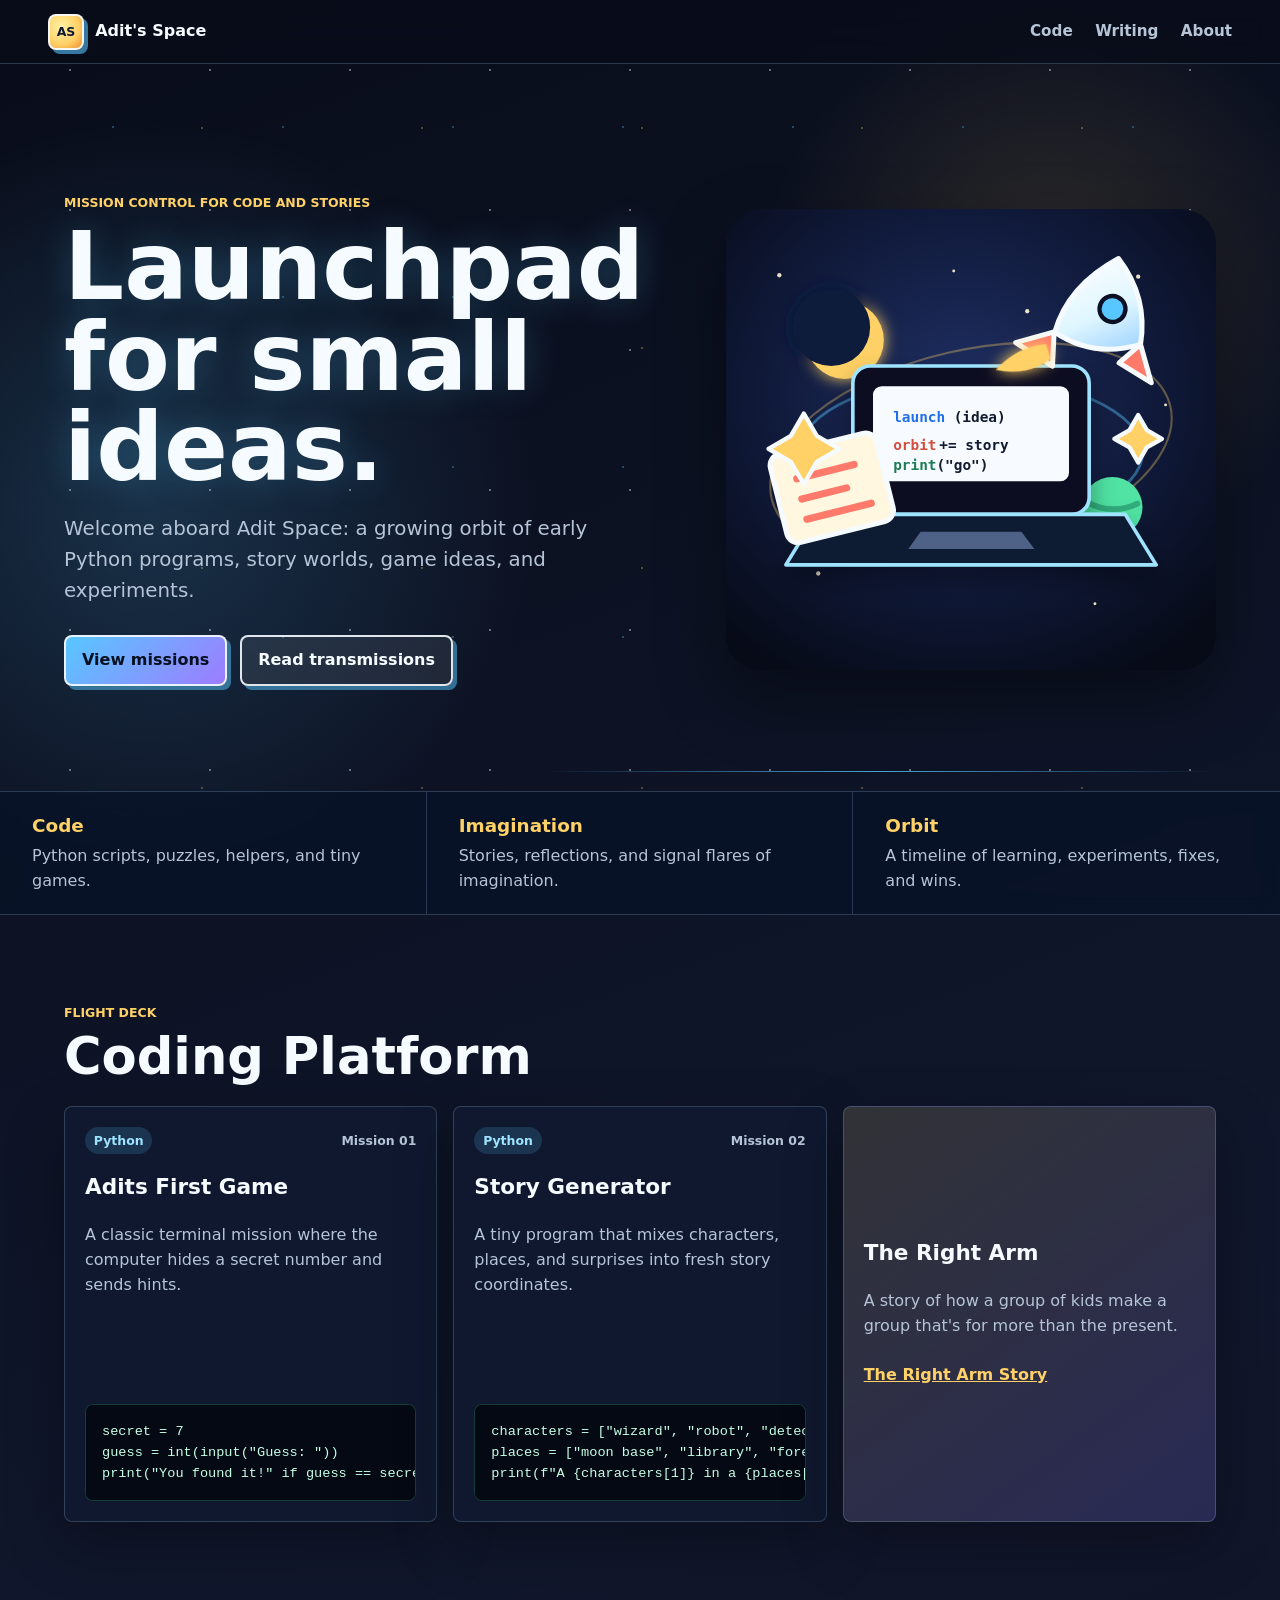
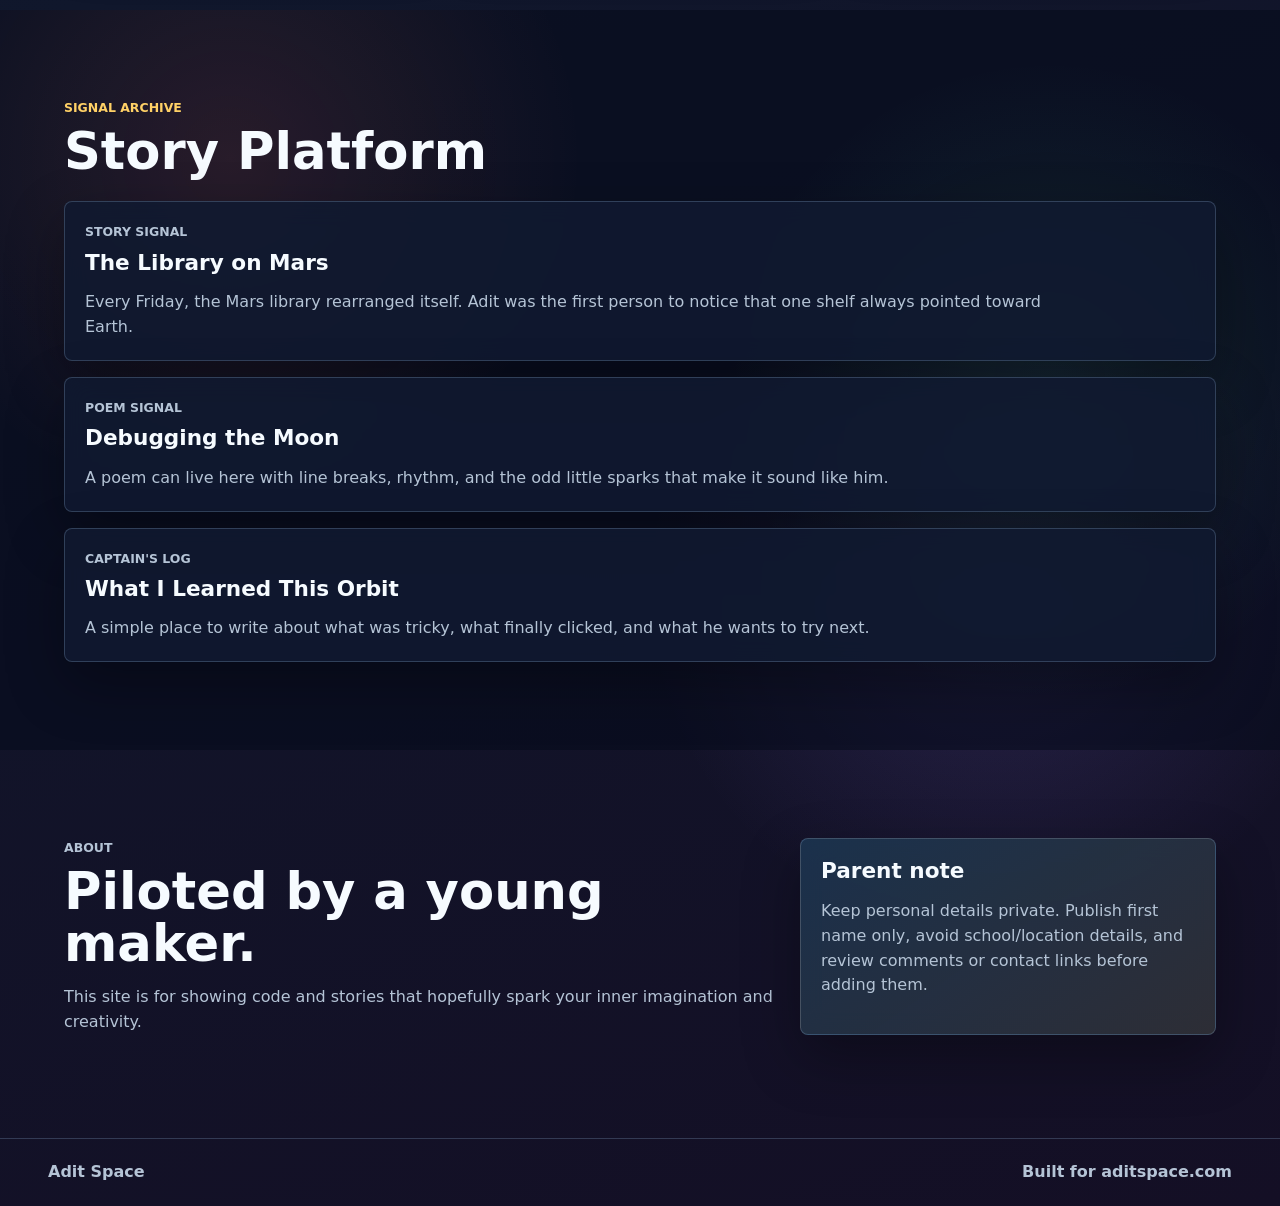
==== commit 2559a1c1: "hi" ====
--- a/index.html
+++ b/index.html
@@ -46,7 +46,7 @@
         </div>
         <div>
           <strong>Imagination</strong>
-          <span>Stories, reflections, ideas, and signal flares of imagination.</span>
+          <span>Stories, reflections, and signal flares of imagination.</span>
         </div>
         <div>
           <strong>Orbit</strong>
@@ -84,7 +84,13 @@
 print(f"A {characters[1]} in a {places[0]}")</code></pre>
           </article>
 
-          
+          <article class="card add-card">
+            <h3>The Right Arm</h3>
+            <p>A story of how a group of kids make a group that's for more than the present.</p>
+            <a href="TheRightArm.html">The Right Arm Story</a>
+          </article>
+        </div>
+      </section>
 
       <section class="section writing-band" id="writing" aria-labelledby="writing-title">
         <div class="section-heading">
@@ -102,11 +108,11 @@
           </article>
           <article class="writing-piece">
             <p class="piece-type">Poem signal</p>
-            <h3>The Right Arm</h3>
+            <h3>Debugging the Moon</h3>
             <p>
-              The story about how a kid, Mark, creates a group that's not for helping the present, but for the future.
+              A poem can live here with line breaks, rhythm, and the odd little sparks that
+              make it sound like him.
             </p>
-            <a href="TheRightArm.html">The Right Arm Story</a>
           </article>
           <article class="writing-piece">
             <p class="piece-type">Captain's log</p>
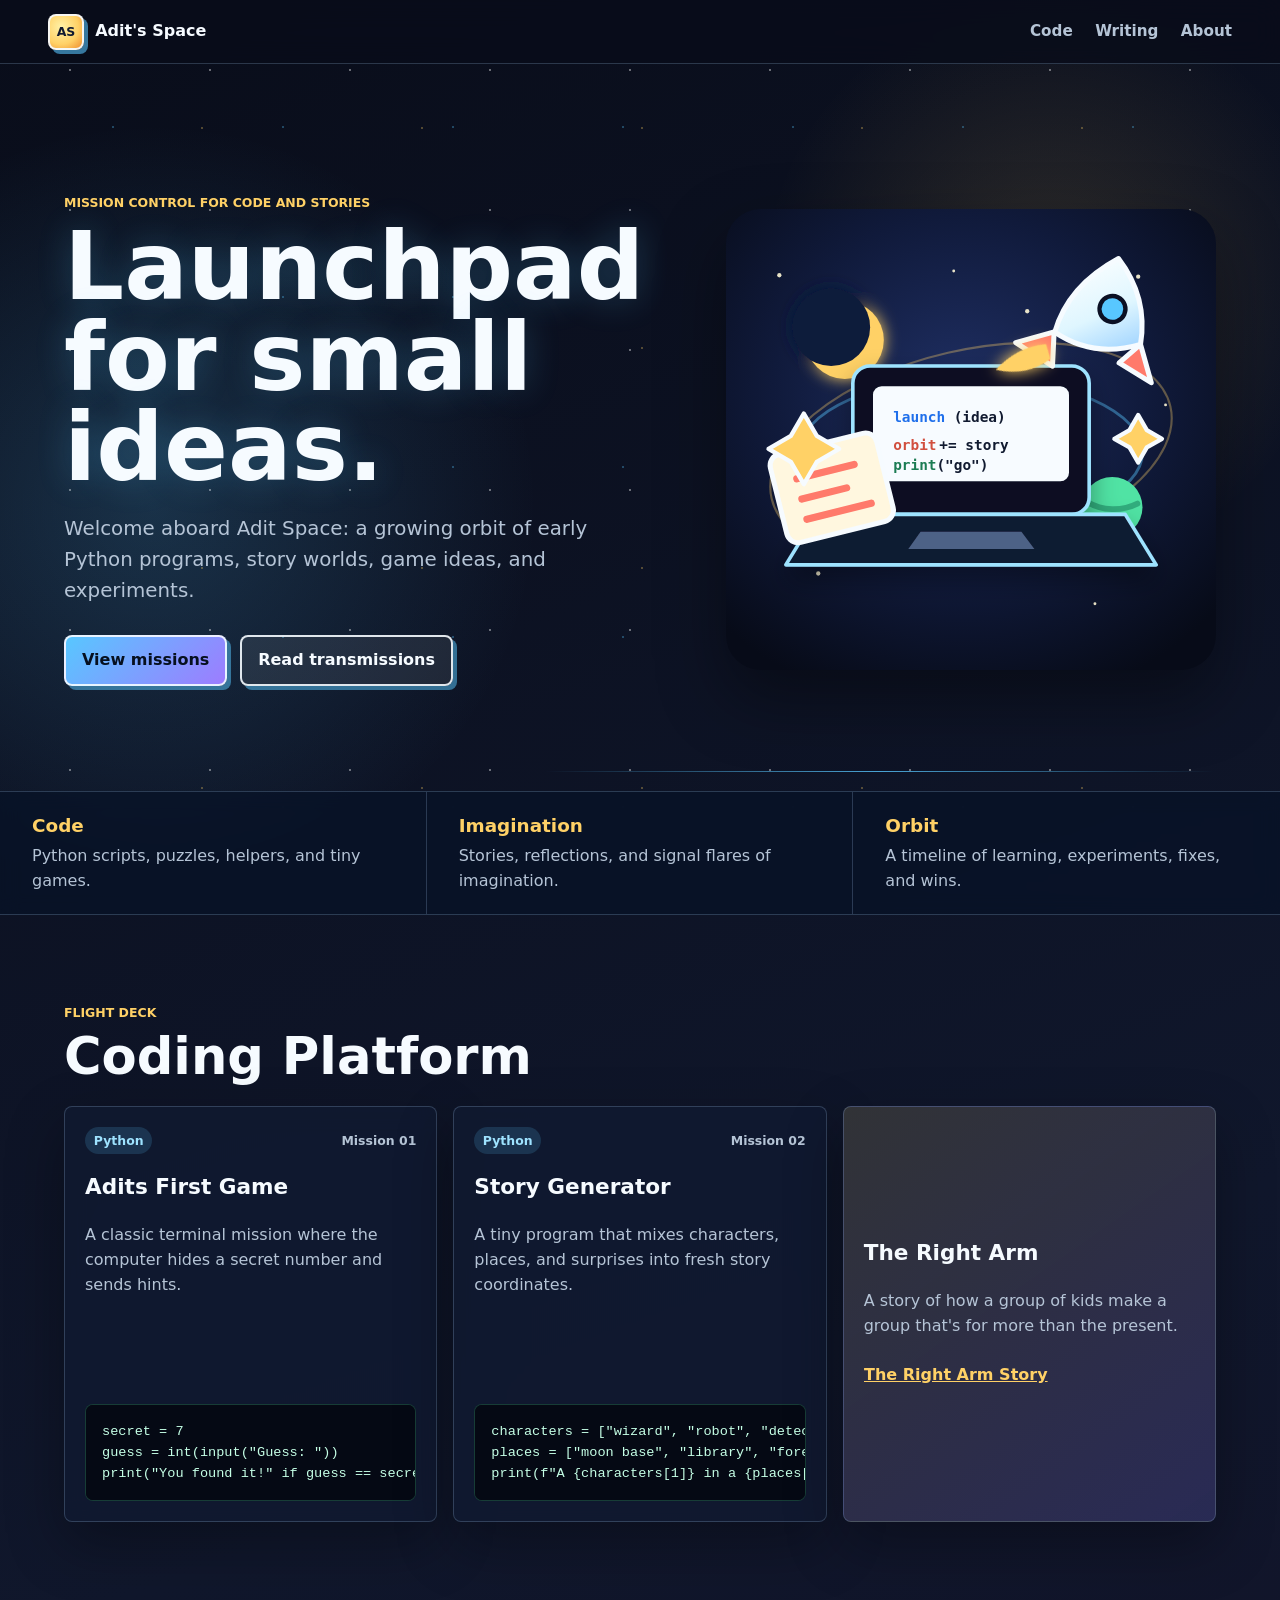
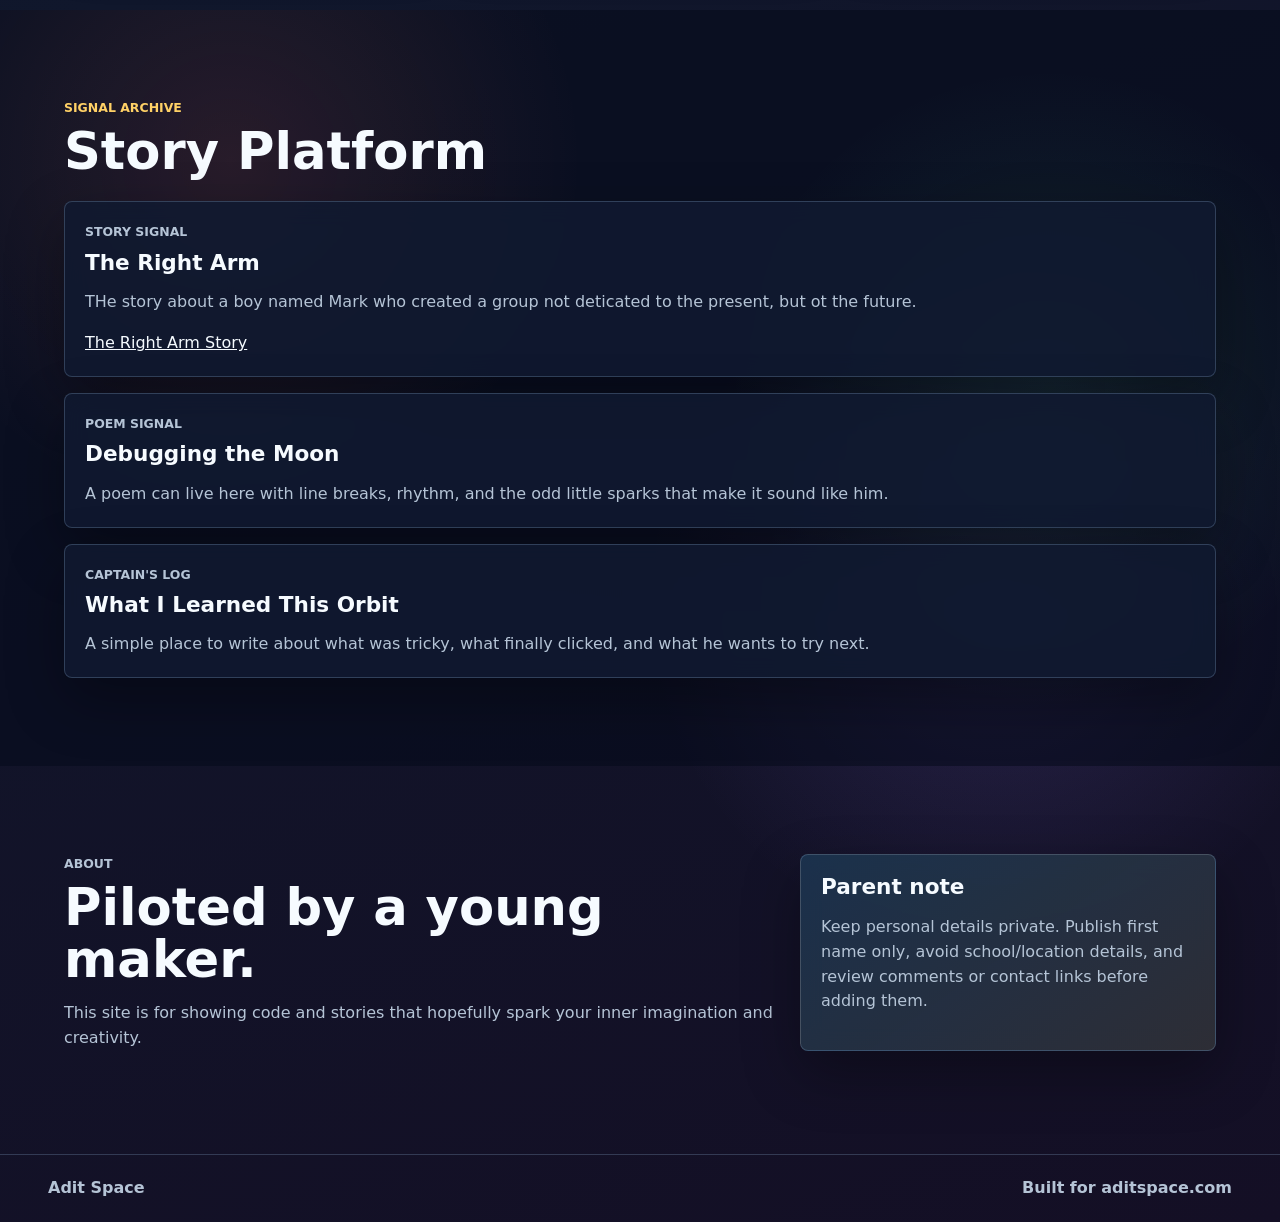
==== commit 64af2d3e: "pu" ====
--- a/index.html
+++ b/index.html
@@ -100,11 +100,11 @@
         <div class="writing-list">
           <article class="writing-piece">
             <p class="piece-type">Story signal</p>
-            <h3>The Library on Mars</h3>
+            <h3>The Right Arm</h3>
             <p>
-              Every Friday, the Mars library rearranged itself. Adit was the first person to
-              notice that one shelf always pointed toward Earth.
+             THe story about a boy named Mark who created a group not deticated to the present, but ot the future.
             </p>
+            <a href="TheRightArm.html">The Right Arm Story</a>
           </article>
           <article class="writing-piece">
             <p class="piece-type">Poem signal</p>
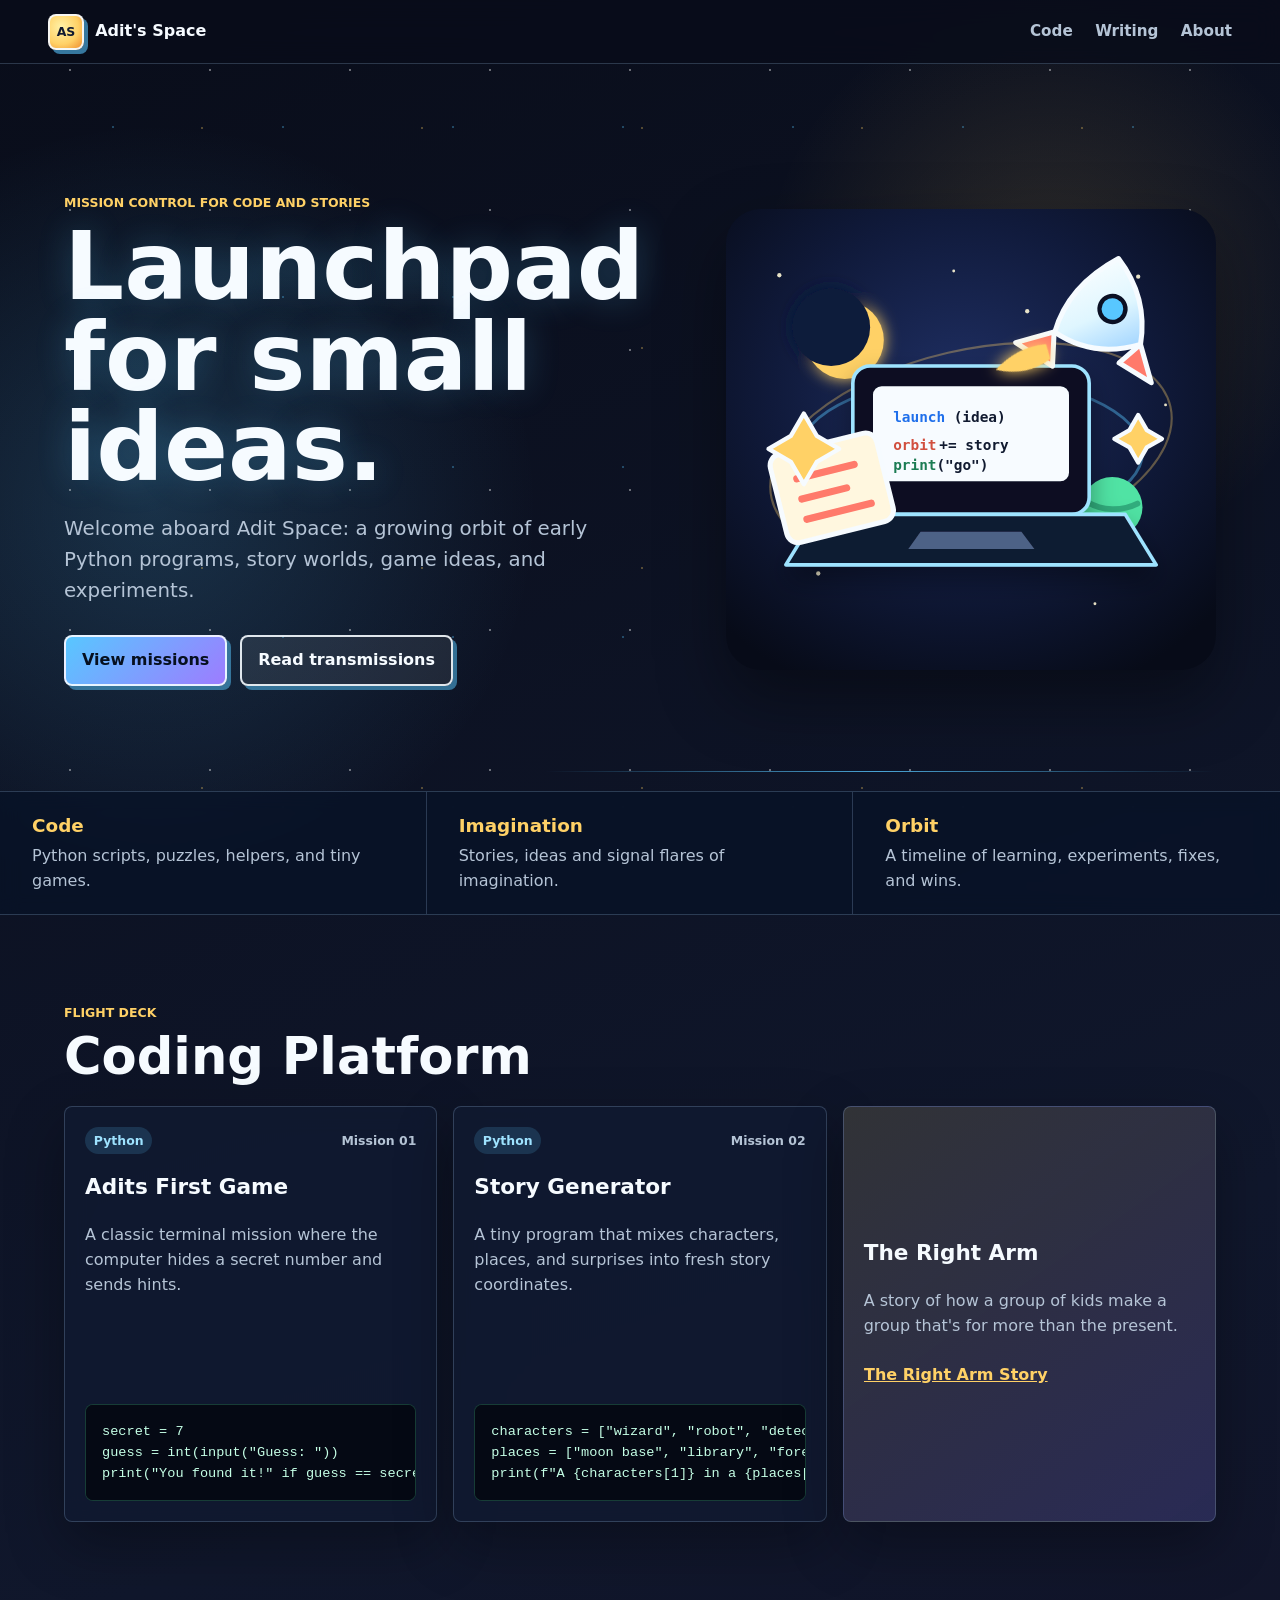
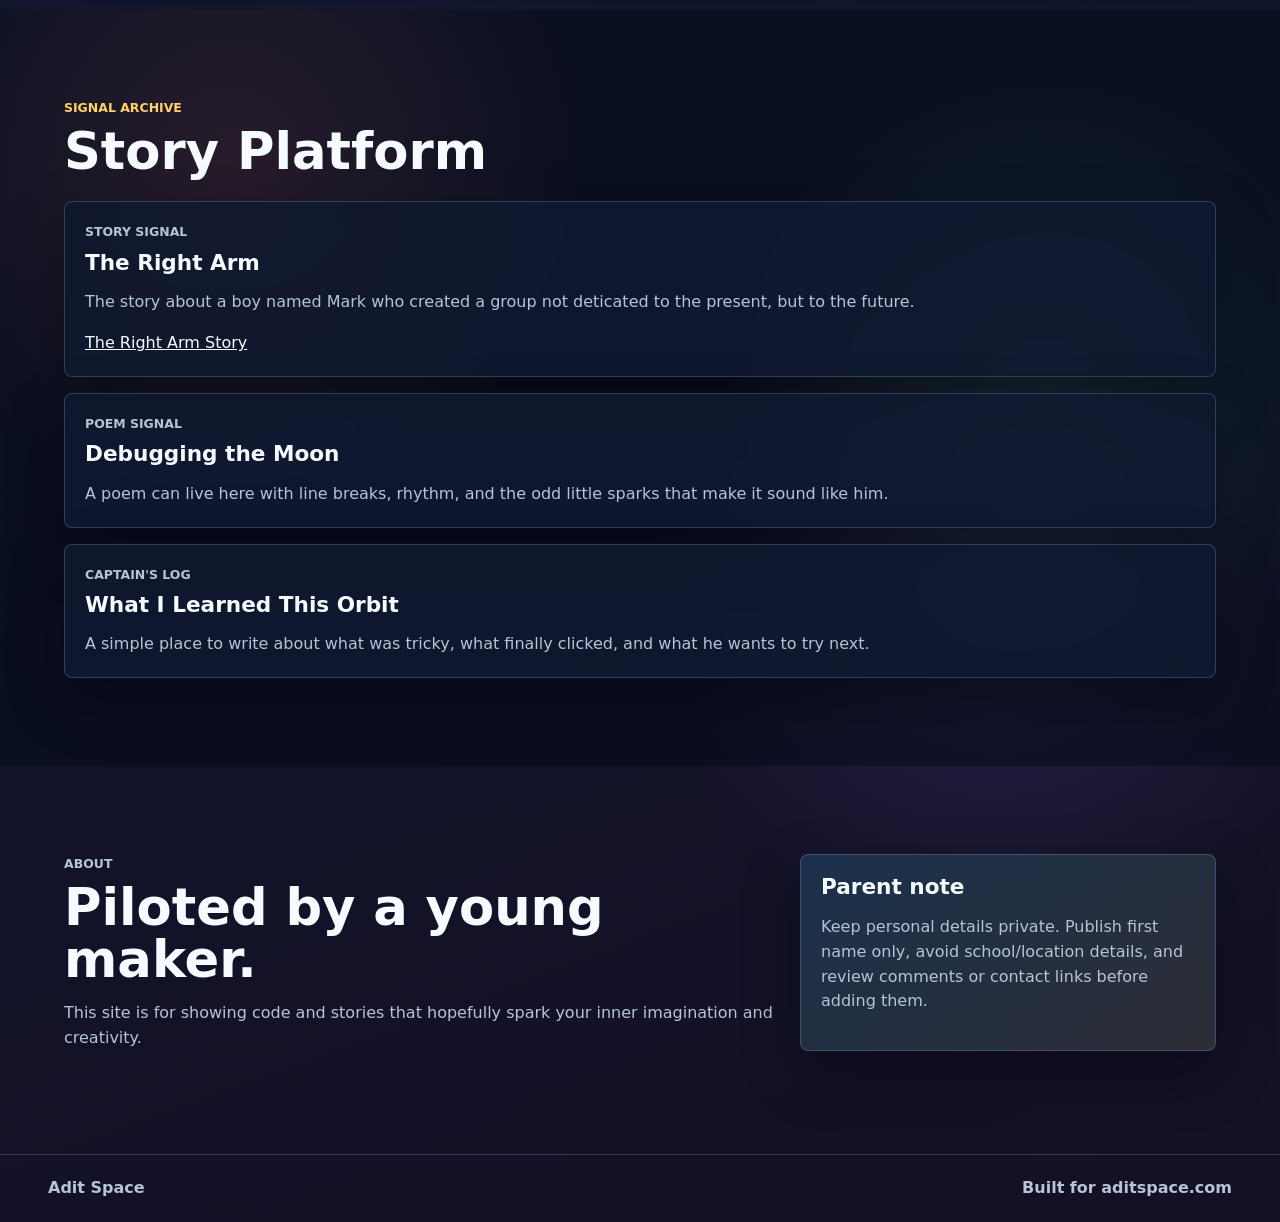
==== commit 22571c83: "pub" ====
--- a/index.html
+++ b/index.html
@@ -46,7 +46,7 @@
         </div>
         <div>
           <strong>Imagination</strong>
-          <span>Stories, reflections, and signal flares of imagination.</span>
+          <span>Stories, ideas and signal flares of imagination.</span>
         </div>
         <div>
           <strong>Orbit</strong>
@@ -102,7 +102,7 @@
             <p class="piece-type">Story signal</p>
             <h3>The Right Arm</h3>
             <p>
-             THe story about a boy named Mark who created a group not deticated to the present, but ot the future.
+             The story about a boy named Mark who created a group not deticated to the present, but to the future.
             </p>
             <a href="TheRightArm.html">The Right Arm Story</a>
           </article>
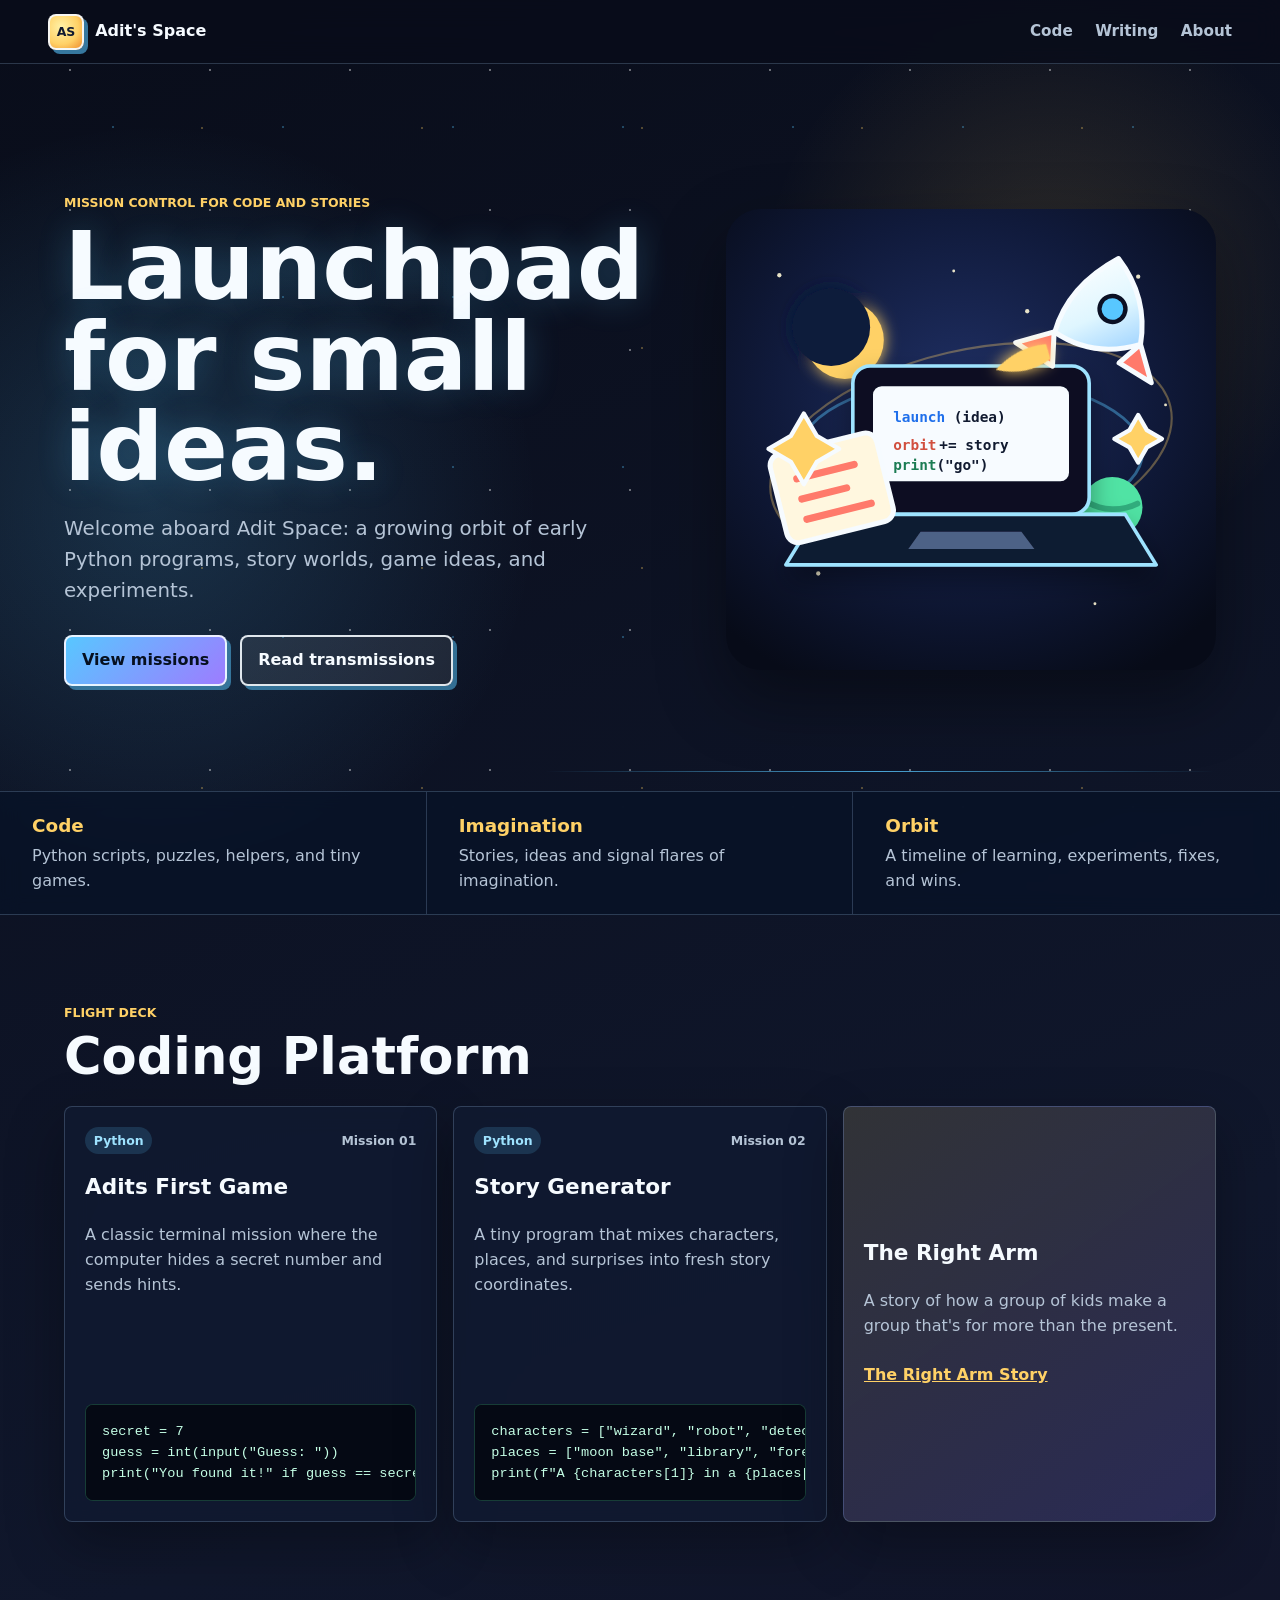
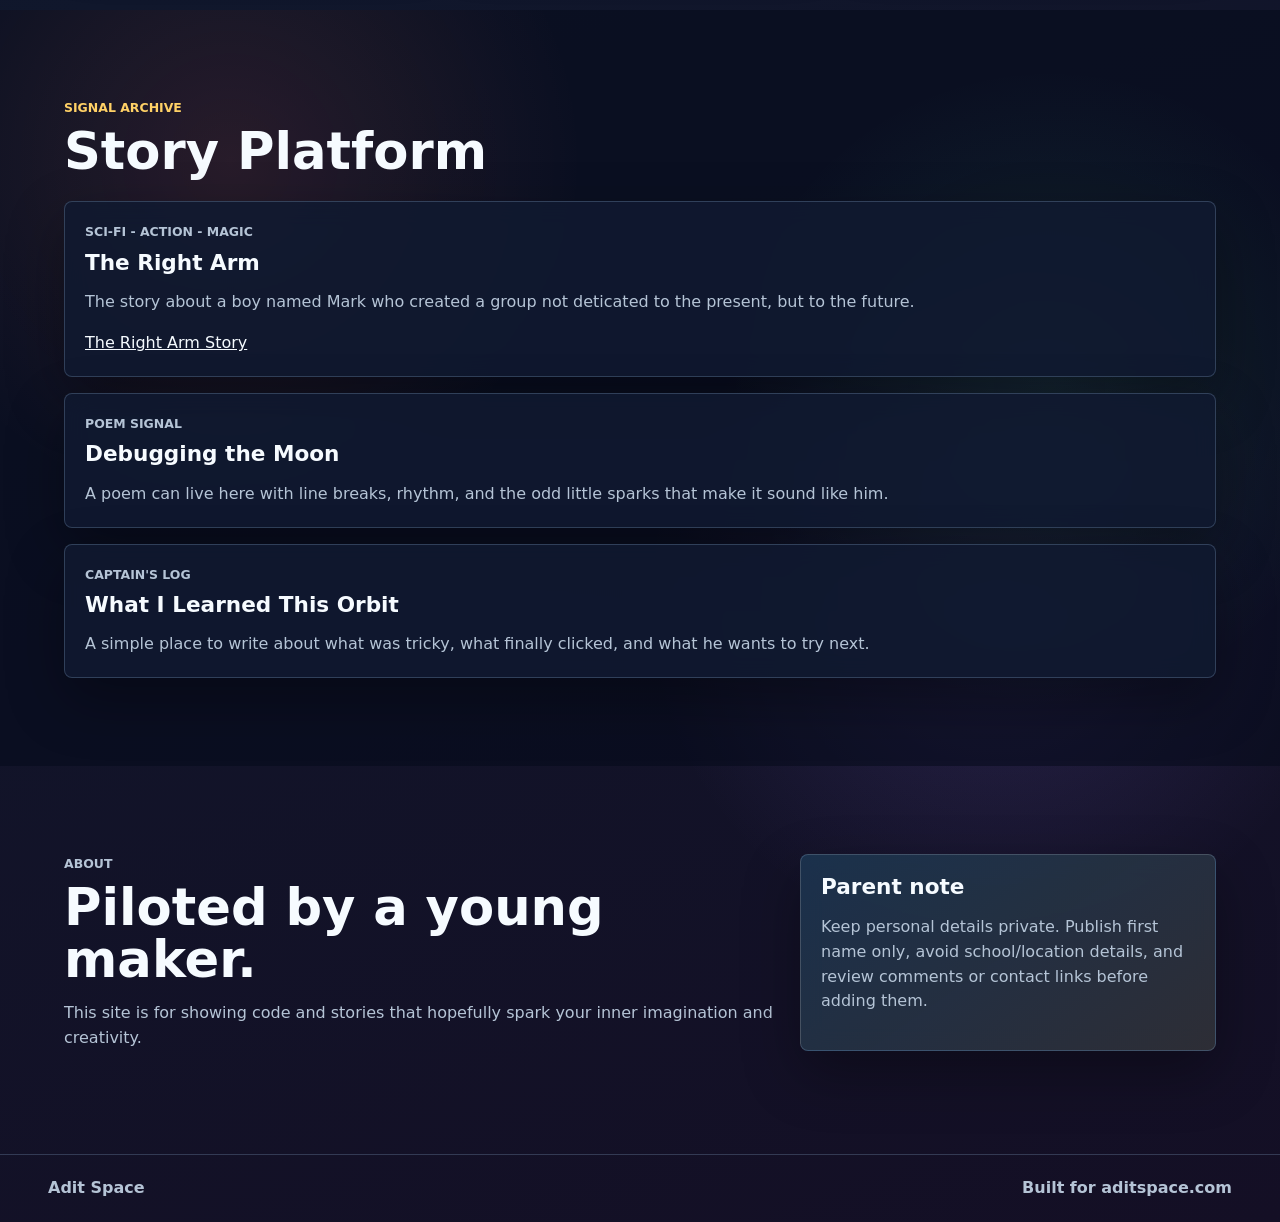
==== commit a84e78cf: "publish" ====
--- a/index.html
+++ b/index.html
@@ -99,7 +99,7 @@
         </div>
         <div class="writing-list">
           <article class="writing-piece">
-            <p class="piece-type">Story signal</p>
+            <p class="piece-type">Sci-fi - Action - Magic</p>
             <h3>The Right Arm</h3>
             <p>
              The story about a boy named Mark who created a group not deticated to the present, but to the future.
